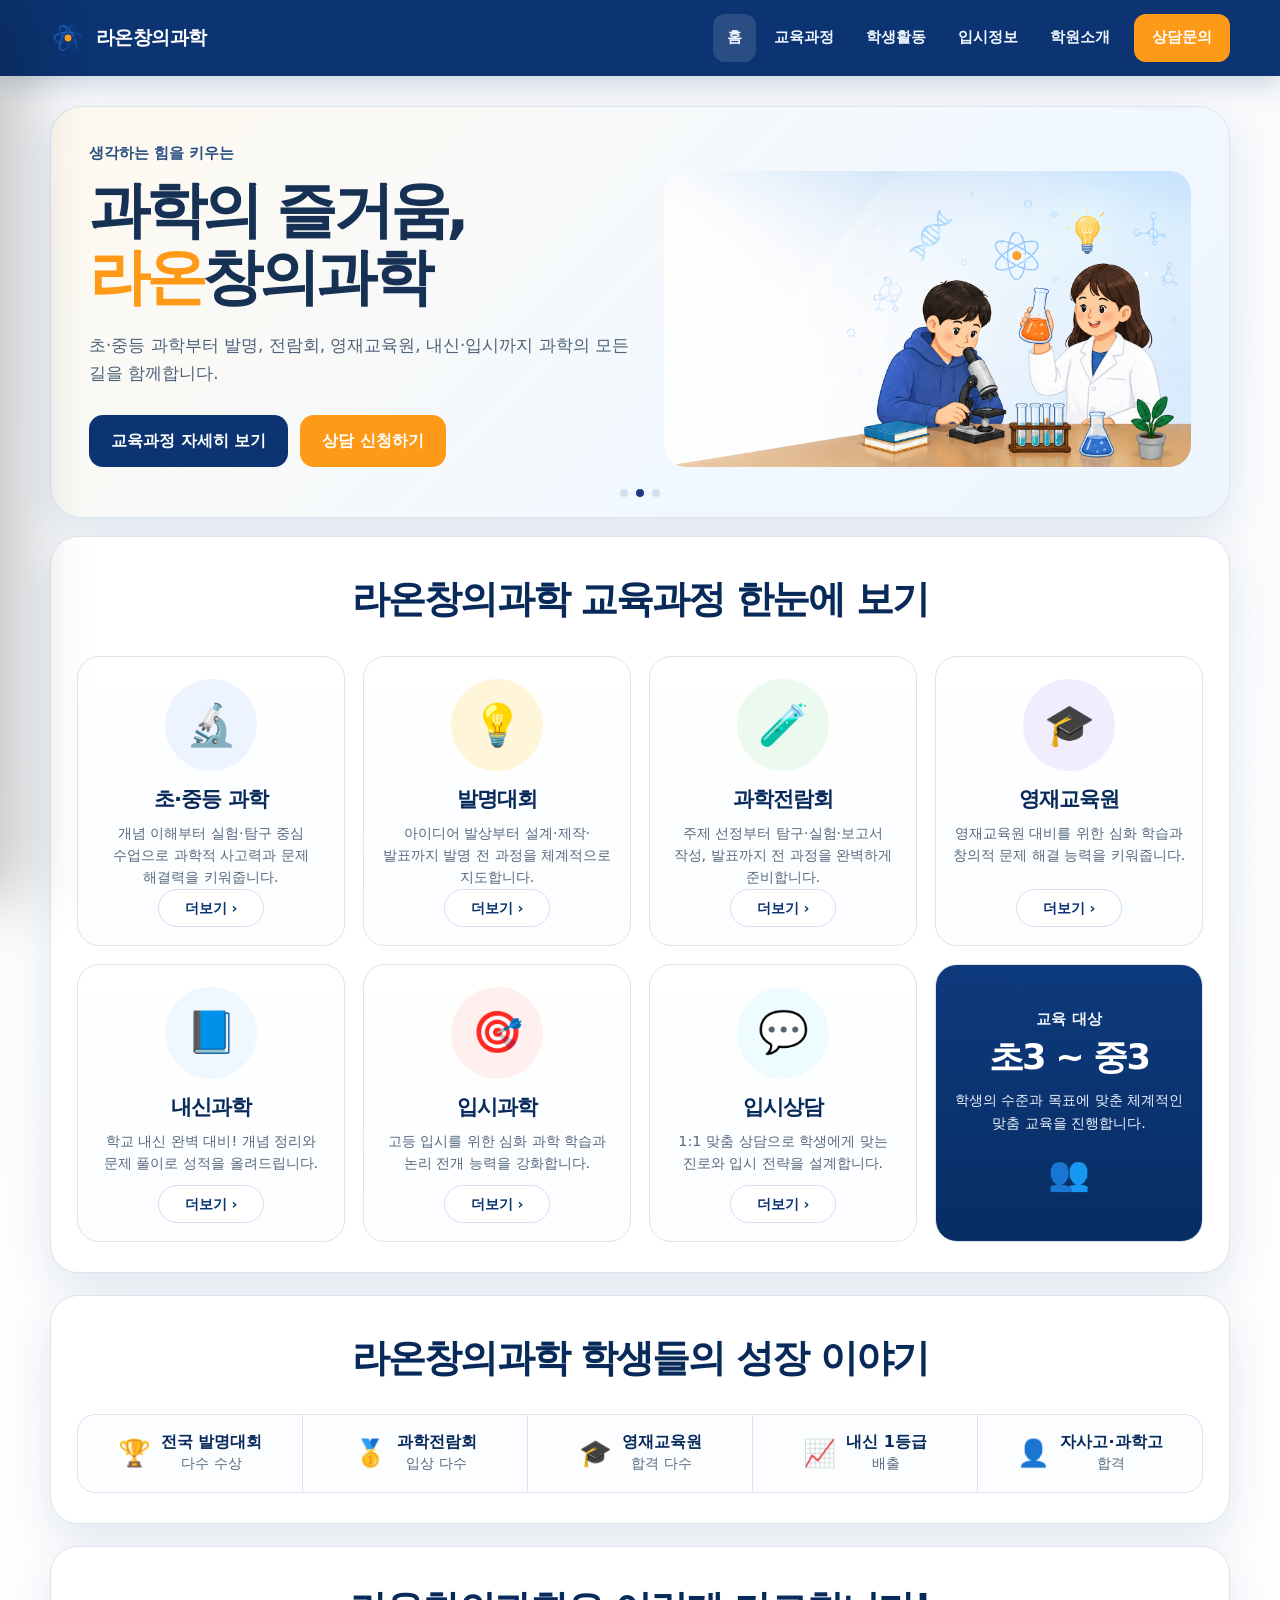
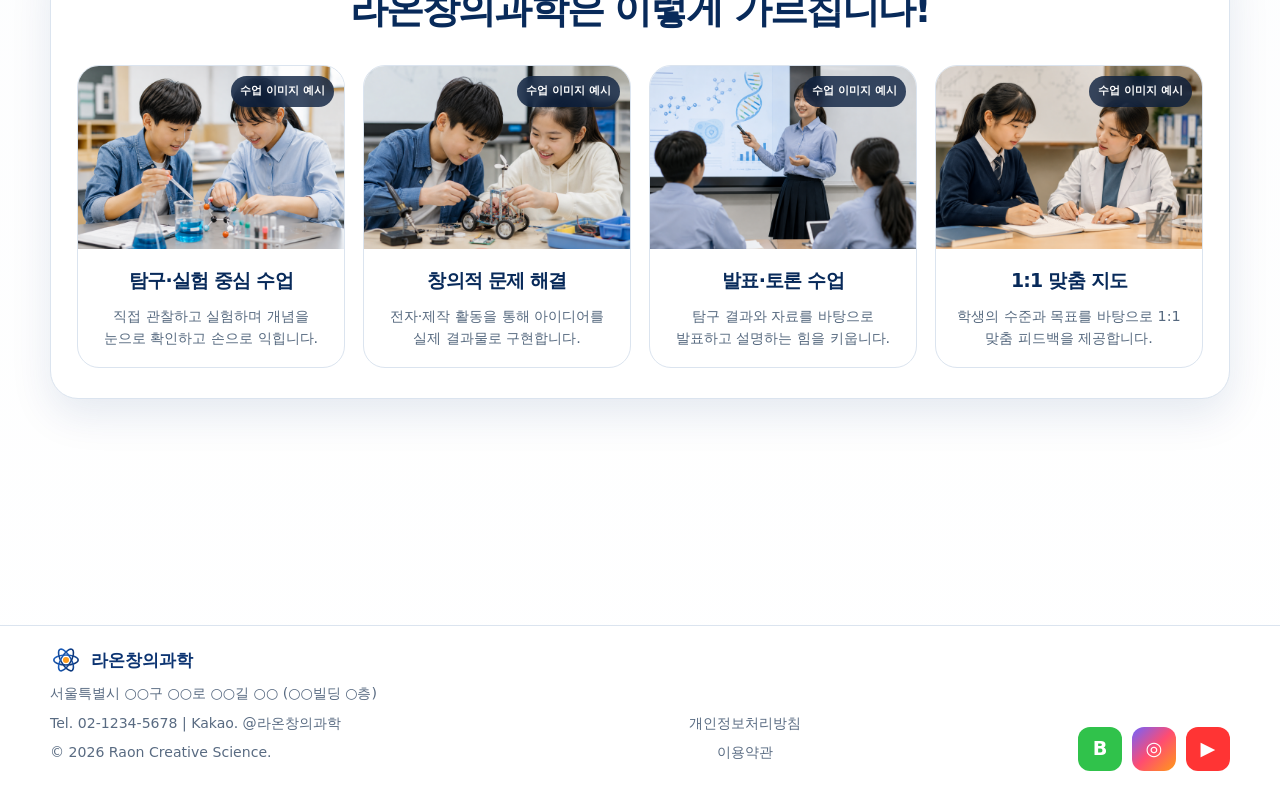
==== academy/index.html @ c75dd123 "Add RAON science academy site" ====
<!doctype html>
<html lang="ko">
<head>
<meta charset="utf-8">
<meta name="viewport" content="width=device-width,initial-scale=1">
<meta name="description" content="라온창의과학 메인 페이지">
<title>라온창의과학 | 메인페이지</title>
<link rel="icon" href="assets/favicon.svg">
<link rel="stylesheet" href="assets/style.css">
<script defer src="assets/script.js"></script>
</head>
<body>
<a class="skip" href="#main">본문 바로가기</a>

<header class="site-header">
  <div class="container header-inner">
    <a class="brand" href="index.html"><img src="assets/logo.svg" alt=""><span>라온창의과학</span></a>
    <nav class="desktop-nav" aria-label="주요 메뉴">
      <a class="active" href="index.html">홈</a>
      <a href="#programs">교육과정</a>
      <a href="achievements.html">학생활동</a>
      <a href="admissions.html">입시정보</a>
      <a href="about.html">학원소개</a>
      <a class="contact-link" href="consulting.html">상담문의</a>
    </nav>
    <button class="menu-btn" aria-label="전체 메뉴 열기" aria-expanded="false"><span></span><span></span><span></span></button>
  </div>
</header>

<div class="drawer-backdrop"></div>
<aside class="mobile-drawer" aria-label="모바일 전체 메뉴">
  <div class="drawer-head">
    <a class="drawer-brand" href="index.html"><img src="assets/logo.svg" alt=""><span>라온창의과학</span></a>
    <button class="close-btn" aria-label="메뉴 닫기">×</button>
  </div>
  <nav class="drawer-nav">
    <a href="index.html">홈</a>
    <a href="#programs">교육과정</a>
    <a href="achievements.html">학생활동</a>
    <a href="admissions.html">입시정보</a>
    <a href="about.html">학원소개</a>
    <div class="drawer-group-title">교육 과정</div>
    <a href="science.html">초·중등 과학</a>
    <a href="invention.html">발명대회</a>
    <a href="fair.html">과학전람회</a>
    <a href="gifted.html">영재교육원</a>
    <a href="school.html">내신과학</a>
    <a href="admissions.html">입시과학</a>
    <a href="consulting.html">입시상담</a>
  </nav>
</aside>

<main id="main">
  <section class="hero">
    <div class="container">
      <div class="hero-shell reveal">
        <div class="hero-grid">
          <div>
            <p class="eyebrow">생각하는 힘을 키우는</p>
            <h1 class="hero-title">과학의 즐거움,<br><span class="orange">라온</span>창의과학</h1>
            <p class="hero-desc">초·중등 과학부터 발명, 전람회, 영재교육원, 내신·입시까지 과학의 모든 길을 함께합니다.</p>
            <div class="hero-actions">
              <a class="btn btn-primary" href="#programs">교육과정 자세히 보기</a>
              <a class="btn btn-orange" href="consulting.html">상담 신청하기</a>
            </div>
          </div>
          <div class="hero-art">
            <img src="assets/hero-detailed.png" alt="현미경과 플라스크를 들고 과학 활동을 하는 학생과 교사의 상세 일러스트">
          </div>
        </div>
        <div class="hero-dots" aria-hidden="true">
          <span></span><span class="active"></span><span></span>
        </div>
      </div>
    </div>
  </section>

  <section class="section" id="programs">
    <div class="container">
      <div class="panel reveal">
        <h2 class="panel-title">라온창의과학 교육과정 한눈에 보기</h2>
        <div class="program-grid">
          <article class="program-card">
            <div class="icon-circle">🔬</div>
            <h3>초·중등 과학</h3>
            <p>개념 이해부터 실험·탐구 중심 수업으로 과학적 사고력과 문제 해결력을 키워줍니다.</p>
            <a class="more-link" href="science.html">더보기 ›</a>
          </article>
          <article class="program-card">
            <div class="icon-circle">💡</div>
            <h3>발명대회</h3>
            <p>아이디어 발상부터 설계·제작·발표까지 발명 전 과정을 체계적으로 지도합니다.</p>
            <a class="more-link" href="invention.html">더보기 ›</a>
          </article>
          <article class="program-card">
            <div class="icon-circle">🧪</div>
            <h3>과학전람회</h3>
            <p>주제 선정부터 탐구·실험·보고서 작성, 발표까지 전 과정을 완벽하게 준비합니다.</p>
            <a class="more-link" href="fair.html">더보기 ›</a>
          </article>
          <article class="program-card">
            <div class="icon-circle">🎓</div>
            <h3>영재교육원</h3>
            <p>영재교육원 대비를 위한 심화 학습과 창의적 문제 해결 능력을 키워줍니다.</p>
            <a class="more-link" href="gifted.html">더보기 ›</a>
          </article>
          <article class="program-card">
            <div class="icon-circle">📘</div>
            <h3>내신과학</h3>
            <p>학교 내신 완벽 대비! 개념 정리와 문제 풀이로 성적을 올려드립니다.</p>
            <a class="more-link" href="school.html">더보기 ›</a>
          </article>
          <article class="program-card">
            <div class="icon-circle">🎯</div>
            <h3>입시과학</h3>
            <p>고등 입시를 위한 심화 과학 학습과 논리 전개 능력을 강화합니다.</p>
            <a class="more-link" href="admissions.html">더보기 ›</a>
          </article>
          <article class="program-card">
            <div class="icon-circle">💬</div>
            <h3>입시상담</h3>
            <p>1:1 맞춤 상담으로 학생에게 맞는 진로와 입시 전략을 설계합니다.</p>
            <a class="more-link" href="consulting.html">더보기 ›</a>
          </article>
          <article class="program-card target-card">
            <div class="target-label">교육 대상</div>
            <div class="target-grade">초3 ~ 중3</div>
            <p>학생의 수준과 목표에 맞춘 체계적인 맞춤 교육을 진행합니다.</p>
            <div class="target-icon">👥</div>
          </article>
        </div>
      </div>

      <div class="panel reveal">
        <h2 class="panel-title">라온창의과학 학생들의 성장 이야기</h2>
        <div class="stat-row">
          <div class="stat-item"><div class="stat-emoji">🏆</div><div class="stat-text"><strong>전국 발명대회</strong><span>다수 수상</span></div></div>
          <div class="stat-item"><div class="stat-emoji">🥇</div><div class="stat-text"><strong>과학전람회</strong><span>입상 다수</span></div></div>
          <div class="stat-item"><div class="stat-emoji">🎓</div><div class="stat-text"><strong>영재교육원</strong><span>합격 다수</span></div></div>
          <div class="stat-item"><div class="stat-emoji">📈</div><div class="stat-text"><strong>내신 1등급</strong><span>배출</span></div></div>
          <div class="stat-item"><div class="stat-emoji">👤</div><div class="stat-text"><strong>자사고·과학고</strong><span>합격</span></div></div>
        </div>
      </div>

      <div class="panel reveal">
        <h2 class="panel-title">라온창의과학은 이렇게 가르칩니다!</h2>
        <div class="teach-grid">
          <article class="teach-card">
            <span class="image-label">수업 이미지 예시</span>
            <img src="assets/teach-real-1.png" alt="탐구와 실험 중심 수업 이미지">
            <div class="teach-body">
              <h3>탐구·실험 중심 수업</h3>
              <p>직접 관찰하고 실험하며 개념을 눈으로 확인하고 손으로 익힙니다.</p>
            </div>
          </article>
          <article class="teach-card">
            <span class="image-label">수업 이미지 예시</span>
            <img src="assets/teach-real-2.png" alt="창의적 문제 해결 이미지">
            <div class="teach-body">
              <h3>창의적 문제 해결</h3>
              <p>전자·제작 활동을 통해 아이디어를 실제 결과물로 구현합니다.</p>
            </div>
          </article>
          <article class="teach-card">
            <span class="image-label">수업 이미지 예시</span>
            <img src="assets/teach-real-3.png" alt="발표와 토론 수업 이미지">
            <div class="teach-body">
              <h3>발표·토론 수업</h3>
              <p>탐구 결과와 자료를 바탕으로 발표하고 설명하는 힘을 키웁니다.</p>
            </div>
          </article>
          <article class="teach-card">
            <span class="image-label">수업 이미지 예시</span>
            <img src="assets/teach-real-4.png" alt="1:1 맞춤 지도 이미지">
            <div class="teach-body">
              <h3>1:1 맞춤 지도</h3>
              <p>학생의 수준과 목표를 바탕으로 1:1 맞춤 피드백을 제공합니다.</p>
            </div>
          </article>
        </div>
      </div>

      <div class="cta-strip reveal">
        <div class="cta-inner">
          <div class="cta-copy">
            <h2>과학이 재미있어지는 곳,<br><span>라온창의과학</span>에서 시작하세요!</h2>
            <p>상담 및 방문 예약은 언제든 환영합니다.</p>
          </div>
          <a class="btn btn-orange" href="consulting.html">상담 문의하기</a>
        </div>
      </div>
    </div>
  </section>
</main>

<footer class="footer">
  <div class="container footer-grid">
    <div>
      <div class="footer-brand"><img src="assets/logo.svg" alt=""><span>라온창의과학</span></div>
      <p>서울특별시 ○○구 ○○로 ○○길 ○○ (○○빌딩 ○층)</p>
      <p>Tel. 02-1234-5678  |  Kakao. @라온창의과학</p>
      <p>© <span data-year></span> Raon Creative Science.</p>
    </div>
    <div class="policy">
      <p>개인정보처리방침</p>
      <p>이용약관</p>
    </div>
    <div class="socials">
      <div class="social blog">B</div>
      <div class="social insta">◎</div>
      <div class="social youtube">▶</div>
    </div>
  </div>
</footer>

<nav class="mobile-bottom" aria-label="모바일 빠른 메뉴">
  <a href="index.html"><span>⌂</span><span>홈</span></a>
  <a href="#programs"><span>▦</span><span>교육과정</span></a>
  <a href="consulting.html"><span>☏</span><span>상담문의</span></a>
  <a href="about.html"><span>◎</span><span>오시는길</span></a>
</nav>
</body>
</html>
---- academy/assets/style.css ----
:root{
  --navy:#0c3472;
  --navy-deep:#082a5a;
  --orange:#ff9a18;
  --orange-deep:#f08b05;
  --sky:#eef6ff;
  --bg:#f7f9fc;
  --line:#dbe4ef;
  --card:#ffffff;
  --text:#173050;
  --muted:#5f7187;
  --shadow:0 16px 42px rgba(12,52,114,.10);
  --radius-xl:28px;
  --radius-lg:22px;
  --radius-md:16px;
  --max:1180px;
}
*{box-sizing:border-box}
html{scroll-behavior:smooth}
body{
  margin:0;
  color:var(--text);
  background:linear-gradient(180deg,#f8fafc 0%,#ffffff 100%);
  font-family:Pretendard,"Noto Sans KR","Apple SD Gothic Neo","Malgun Gothic",system-ui,sans-serif;
  line-height:1.68;
  word-break:keep-all;
}
img{display:block;max-width:100%}
a{text-decoration:none;color:inherit}
button{font:inherit}
.container{width:min(var(--max),calc(100% - 36px));margin:0 auto}
.skip{position:fixed;left:12px;top:-80px;padding:10px 14px;border-radius:8px;background:#000;color:#fff;z-index:9999}
.skip:focus{top:12px}

.site-header{
  position:sticky;top:0;z-index:1000;
  background:var(--navy);
  box-shadow:0 8px 26px rgba(8,41,91,.18);
}
.header-inner{height:76px;display:flex;align-items:center;justify-content:space-between;gap:16px}
.brand{display:flex;align-items:center;gap:10px;color:#fff;font-weight:900;font-size:1.18rem;letter-spacing:-.03em}
.brand img{width:36px;height:36px}
.desktop-nav{display:flex;align-items:center;gap:4px}
.desktop-nav a{
  padding:11px 14px;
  color:#eef5ff;
  border-radius:12px;
  font-size:.94rem;
  font-weight:800;
  transition:.2s ease;
}
.desktop-nav a:hover,.desktop-nav a.active{background:rgba(255,255,255,.12)}
.desktop-nav .contact-link{
  background:var(--orange);
  color:#fff;
  margin-left:6px;
  padding-inline:18px;
}
.desktop-nav .contact-link:hover{background:var(--orange-deep)}
.menu-btn{display:none;width:44px;height:44px;border:0;border-radius:12px;background:rgba(255,255,255,.12);cursor:pointer}
.menu-btn span{display:block;height:2px;margin:5px 9px;background:#fff;border-radius:99px}

.drawer-backdrop{display:none;position:fixed;inset:0;background:rgba(6,18,38,.55);z-index:1090}
.drawer-backdrop.open{display:block}
.mobile-drawer{
  position:fixed;top:0;left:-320px;z-index:1100;width:min(84vw,320px);height:100dvh;overflow:auto;
  background:#fff;box-shadow:28px 0 60px rgba(0,0,0,.2);transition:left .28s ease;padding:22px
}
.mobile-drawer.open{left:0}
.drawer-head{display:flex;align-items:center;justify-content:space-between;padding-bottom:16px;border-bottom:1px solid var(--line)}
.drawer-brand{display:flex;align-items:center;gap:8px;color:var(--navy-deep);font-weight:900}
.drawer-brand img{width:30px;height:30px}
.close-btn{width:36px;height:36px;border:0;border-radius:10px;background:#eef4fb;color:#173050;font-size:1.4rem;cursor:pointer}
.drawer-nav{display:grid;gap:8px;padding-top:18px}
.drawer-nav a,.drawer-group-title{padding:11px 10px;border-radius:12px}
.drawer-nav a:hover{background:#f5f8fc}
.drawer-group-title{color:var(--navy);font-size:.78rem;font-weight:900;letter-spacing:.1em;text-transform:uppercase}

.hero{padding:30px 0 18px}
.hero-shell{
  border:1px solid var(--line);
  border-radius:32px;
  overflow:hidden;
  background:linear-gradient(135deg,#fff9ef 0%,#f4f9ff 58%,#eef6ff 100%);
  box-shadow:var(--shadow);
}
.hero-grid{
  display:grid;
  grid-template-columns:1.02fr .98fr;
  gap:26px;
  align-items:center;
  padding:42px 44px 28px;
}
.eyebrow{margin:0 0 10px;color:#264b7e;font-size:.92rem;font-weight:900}
.hero-title{
  margin:0;
  color:#163154;
  font-size:clamp(2.8rem,4.8vw,4.8rem);
  line-height:1.1;
  letter-spacing:-.07em;
}
.hero-title .orange{color:var(--orange)}
.hero-desc{
  max-width:540px;
  margin:20px 0 0;
  color:#4e6279;
  font-size:1.05rem;
}
.hero-actions{display:flex;flex-wrap:wrap;gap:12px;margin-top:28px}
.btn{
  min-height:52px;
  display:inline-flex;
  align-items:center;
  justify-content:center;
  padding:0 22px;
  border-radius:14px;
  font-weight:900;
  transition:.2s ease;
}
.btn-primary{background:var(--navy);color:#fff}
.btn-primary:hover{background:#0a2c63}
.btn-orange{background:var(--orange);color:#fff}
.btn-orange:hover{background:var(--orange-deep)}
.hero-art{align-self:end}
.hero-art img{width:100%}
.hero-dots{
  display:flex;justify-content:center;gap:8px;padding:0 0 20px
}
.hero-dots span{
  width:8px;height:8px;border-radius:50%;background:#d3dfef
}
.hero-dots span.active{background:#173b7c}

.section{padding:0 0 18px}
.panel{
  border:1px solid var(--line);
  border-radius:28px;
  background:#fff;
  box-shadow:var(--shadow);
  padding:30px 26px;
}
.panel + .panel{margin-top:22px}
.panel-title{
  margin:0 0 24px;
  text-align:center;
  color:var(--navy-deep);
  font-size:clamp(1.75rem,3vw,2.5rem);
  letter-spacing:-.05em;
}
.program-grid{display:grid;grid-template-columns:repeat(4,1fr);gap:18px}
.program-card{
  min-height:278px;
  border:1px solid var(--line);
  border-radius:22px;
  background:linear-gradient(180deg,#ffffff 0%,#fbfdff 100%);
  padding:22px 16px 18px;
  text-align:center;
  display:flex;
  flex-direction:column;
  align-items:center;
}
.icon-circle{
  width:92px;height:92px;border-radius:50%;
  display:grid;place-items:center;margin-bottom:16px;
  font-size:2.55rem;
}
.program-card:nth-child(1) .icon-circle{background:#edf4ff}
.program-card:nth-child(2) .icon-circle{background:#fff5d9}
.program-card:nth-child(3) .icon-circle{background:#ebf9ee}
.program-card:nth-child(4) .icon-circle{background:#f2ecff}
.program-card:nth-child(5) .icon-circle{background:#eff7ff}
.program-card:nth-child(6) .icon-circle{background:#fff0ef}
.program-card:nth-child(7) .icon-circle{background:#eefbff}
.program-card h3{
  margin:0 0 10px;
  color:var(--navy-deep);
  font-size:1.32rem;
  line-height:1.18;
  letter-spacing:-.04em;
}
.program-card p{
  margin:0;
  color:#56697f;
  font-size:.9rem;
  line-height:1.55;
}
.more-link{
  margin-top:auto;
  display:inline-flex;align-items:center;justify-content:center;
  min-width:106px;height:38px;border-radius:999px;
  border:1px solid #d4e0ee;background:#fff;
  color:var(--navy);font-size:.9rem;font-weight:800;
}
.more-link:hover{background:#f4f8fd}
.target-card{
  background:linear-gradient(180deg,#0d3a7d 0%,#082d63 100%);
  color:#fff;
  justify-content:center;
}
.target-label{font-size:.94rem;font-weight:800;opacity:.95}
.target-grade{margin:6px 0 12px;font-size:2.2rem;font-weight:900;letter-spacing:-.05em;line-height:1.1}
.target-card p{color:#eef4ff}
.target-icon{font-size:2.1rem;margin-top:12px}

.stat-row{
  display:grid;grid-template-columns:repeat(5,1fr);
  border:1px solid var(--line);border-radius:18px;overflow:hidden;background:var(--line);gap:1px
}
.stat-item{
  background:#fbfdff;
  padding:16px 12px;
  display:flex;align-items:center;justify-content:center;gap:10px;
  text-align:center;
}
.stat-emoji{font-size:1.65rem}
.stat-text strong{display:block;color:var(--navy-deep);font-size:1rem;line-height:1.28}
.stat-text span{display:block;color:#56697f;font-size:.85rem}

.teach-grid{display:grid;grid-template-columns:repeat(4,1fr);gap:18px}
.teach-card{
  border:1px solid var(--line);
  border-radius:22px;
  overflow:hidden;
  background:#fff;
}
.teach-card img{aspect-ratio:4/2.6;object-fit:cover;width:100%}
.teach-body{padding:16px 14px 18px;text-align:center}
.teach-body h3{margin:0 0 8px;color:var(--navy-deep);font-size:1.18rem;letter-spacing:-.04em}
.teach-body p{margin:0;color:#56697f;font-size:.9rem;line-height:1.55}

.cta-strip{
  border:1px solid #0b2f67;
  border-radius:28px;
  overflow:hidden;
  background:linear-gradient(135deg,#0d3472,#08295b);
  box-shadow:var(--shadow);
}
.cta-inner{
  display:flex;align-items:center;justify-content:space-between;gap:24px;
  padding:28px 30px;
}
.cta-copy h2{
  margin:0;
  color:#fff;
  font-size:clamp(1.7rem,3vw,2.6rem);
  line-height:1.18;
  letter-spacing:-.05em;
}
.cta-copy h2 span{color:#ffc246}
.cta-copy p{margin:10px 0 0;color:rgba(255,255,255,.78)}

.footer{
  margin-top:22px;
  border-top:1px solid var(--line);
  background:#fff;
}
.footer-grid{
  display:grid;grid-template-columns:1.25fr 1fr .7fr;gap:26px;align-items:end;
  padding:18px 0 28px;
}
.footer-brand{display:flex;align-items:center;gap:9px;color:var(--navy);font-size:1.06rem;font-weight:900}
.footer-brand img{width:32px;height:32px}
.footer p{margin:6px 0;color:#596b82;font-size:.88rem}
.policy{text-align:center}
.socials{display:flex;gap:10px;justify-content:flex-end}
.social{
  width:44px;height:44px;border-radius:12px;display:grid;place-items:center;color:#fff;font-size:1.2rem;font-weight:900
}
.social.blog{background:#30c24b}
.social.insta{background:linear-gradient(135deg,#6f63ff,#ff4c71,#ff9a18)}
.social.youtube{background:#ff3434}

.mobile-bottom{display:none}

.reveal{opacity:0;transform:translateY(16px);transition:.65s ease}
.reveal.show{opacity:1;transform:none}

/* sub pages */
.sub-hero{padding:28px 0 18px}
.sub-card{
  border:1px solid var(--line);border-radius:28px;overflow:hidden;box-shadow:var(--shadow);
  background:linear-gradient(135deg,#eef6ff 0%,#fff8eb 100%)
}
.sub-hero-grid{
  display:grid;grid-template-columns:1.05fr .95fr;gap:28px;align-items:center;padding:34px
}
.sub-hero h1{margin:0;color:var(--navy-deep);font-size:clamp(2.2rem,4vw,3.8rem);line-height:1.15;letter-spacing:-.06em}
.sub-hero p{color:#56697f;font-size:1.02rem}
.sub-visual{
  min-height:260px;border:1px solid var(--line);border-radius:24px;background:#fff;
  display:grid;place-items:center
}
.big-icon{font-size:7rem}
.section-head{text-align:center;max-width:860px;margin:0 auto 22px}
.section-head h2{margin:0;color:var(--navy-deep);font-size:clamp(1.75rem,3vw,2.5rem);letter-spacing:-.05em}
.section-head p{margin:14px 0 0;color:#5d7087}
.detail-grid{display:grid;grid-template-columns:1fr 1fr;gap:18px}
.detail-card{
  border:1px solid var(--line);border-radius:22px;background:#fff;box-shadow:var(--shadow);padding:22px
}
.detail-card h3{margin:0 0 12px;color:var(--navy-deep)}
.detail-card p,.detail-card li{color:#586b81}
.detail-card ul{margin:0;padding-left:18px}
.detail-card li+li{margin-top:8px}
.timeline{display:grid;grid-template-columns:repeat(4,1fr);gap:18px}
.step{
  border:1px solid var(--line);border-radius:22px;background:#fff;box-shadow:var(--shadow);
  padding:22px;text-align:center
}
.step b{
  display:grid;place-items:center;width:54px;height:54px;margin:0 auto 12px;border-radius:50%;
  background:#edf4ff;color:var(--navy);font-size:1.2rem
}
.step h3{margin:0 0 8px;color:var(--navy-deep)}
.step p{margin:0;color:#5c6f86;font-size:.92rem}
.faq{display:grid;gap:14px}
.faq details{
  border:1px solid var(--line);border-radius:16px;background:#fff;padding:16px 18px
}
.faq summary{cursor:pointer;font-weight:900;color:var(--navy-deep)}
.faq p{margin:12px 0 0;color:#5c6f86}

@media (max-width:1080px){
  .program-grid{grid-template-columns:repeat(2,1fr)}
  .teach-grid{grid-template-columns:repeat(2,1fr)}
  .stat-row{grid-template-columns:repeat(3,1fr)}
  .timeline{grid-template-columns:repeat(2,1fr)}
}
@media (max-width:920px){
  .desktop-nav{display:none}
  .menu-btn{display:block}
  .hero-grid,.sub-hero-grid{grid-template-columns:1fr}
  .hero-grid{padding:32px 26px 22px}
}
@media (max-width:720px){
  body{padding-bottom:72px}
  .container{width:min(100% - 22px,var(--max))}
  .header-inner{height:66px}
  .brand{font-size:1.03rem}
  .hero{padding-top:14px}
  .hero-shell,.panel,.cta-strip,.sub-card{border-radius:24px}
  .hero-grid{padding:20px 16px 16px;gap:16px}
  .hero-title{font-size:clamp(2.05rem,10vw,3.2rem)}
  .hero-desc{font-size:.95rem;margin-top:16px}
  .hero-actions{display:grid;grid-template-columns:1fr 1fr;gap:10px}
  .btn{width:100%;min-height:48px;padding-inline:14px}
  .hero-dots{padding-bottom:14px}
  .panel{padding:22px 14px}
  .panel-title{font-size:1.45rem;margin-bottom:16px}
  .program-grid,.detail-grid,.timeline,.teach-grid{grid-template-columns:1fr}
  .program-card{
    min-height:auto;
    display:grid;
    grid-template-columns:58px 1fr auto;
    grid-template-areas:
      "icon title more"
      "icon desc more";
    gap:4px 12px;
    align-items:center;
    text-align:left;
    padding:14px 14px;
  }
  .program-card .icon-circle{
    grid-area:icon;width:58px;height:58px;margin:0;font-size:1.6rem
  }
  .program-card h3{
    grid-area:title;margin:0;font-size:1.06rem
  }
  .program-card p{
    grid-area:desc;font-size:.83rem;line-height:1.45;margin-top:2px;
    display:none;
  }
  .program-card .more-link{
    grid-area:more;min-width:78px;height:32px;font-size:.8rem;margin:0
  }
  .target-card{
    display:block;text-align:left;padding:18px 16px
  }
  .target-card .target-grade{font-size:1.9rem}
  .target-card .target-icon{margin-top:6px}
  .stat-row{grid-template-columns:1fr 1fr}
  .stat-item{justify-content:flex-start;text-align:left;padding:14px}
  .cta-inner{display:grid;padding:22px 18px}
  .footer-grid{grid-template-columns:1fr;gap:18px;padding:18px 0 22px}
  .policy{text-align:left}
  .socials{justify-content:flex-start}
  .sub-hero-grid{padding:24px 16px}
  .mobile-bottom{
    position:fixed;left:0;right:0;bottom:0;height:72px;background:#fff;border-top:1px solid var(--line);display:grid;
    grid-template-columns:repeat(4,1fr);z-index:1050
  }
  .mobile-bottom a{
    display:grid;place-items:center;align-content:center;gap:4px;
    color:#475b74;font-size:.74rem;font-weight:800
  }
  .mobile-bottom span:first-child{font-size:1.18rem}
}
@media (max-width:520px){
  .hero-actions{grid-template-columns:1fr}
  .stat-row{grid-template-columns:1fr}
}
@media (prefers-reduced-motion:reduce){
  html{scroll-behavior:auto}
  .reveal{opacity:1;transform:none;transition:none}
}


/* v4 refinements */
.hero-shell{
  background:linear-gradient(135deg,#fffaf0 0%,#f2f8ff 60%,#edf5ff 100%);
}
.hero-grid{
  padding:34px 38px 22px;
}
.hero-art{
  border-radius:22px;
  overflow:hidden;
}
.hero-art img{
  border-radius:18px;
}
.teach-card img{
  aspect-ratio: 4/2.75;
  object-fit: cover;
}
@media (max-width:720px){
  .hero-art img{
    border-radius:16px;
  }
}


/* ===== v5 unified image-rich subpages ===== */
.image-frame{
  position:relative;
  overflow:hidden;
  border-radius:22px;
  background:#eaf1f8;
}
.image-frame img{
  width:100%;
  height:100%;
  object-fit:cover;
}
.image-label{
  position:absolute;
  right:12px;
  bottom:12px;
  z-index:2;
  padding:6px 9px;
  border-radius:999px;
  background:rgba(7,28,60,.78);
  color:#fff;
  font-size:.7rem;
  font-weight:800;
  backdrop-filter:blur(6px);
}
.sub-hero{
  padding:28px 0 18px;
}
.sub-card{
  overflow:hidden;
  border:1px solid var(--line);
  border-radius:30px;
  background:linear-gradient(135deg,#eef6ff 0%,#fff9ee 100%);
  box-shadow:var(--shadow);
}
.sub-hero-grid{
  display:grid;
  grid-template-columns:1fr 1fr;
  align-items:stretch;
  gap:0;
  padding:0;
}
.sub-copy{
  display:flex;
  flex-direction:column;
  justify-content:center;
  padding:48px 44px;
}
.sub-copy .eyebrow{
  color:var(--blue);
}
.sub-copy h1{
  margin:0;
  color:var(--navy-deep);
  font-size:clamp(2.45rem,4.4vw,4.2rem);
  line-height:1.14;
  letter-spacing:-.065em;
}
.sub-copy p{
  margin:20px 0 0;
  color:#53677e;
  font-size:1.05rem;
}
.sub-copy .hero-actions{
  margin-top:26px;
}
.sub-photo{
  min-height:420px;
  border-radius:0;
}
.sub-photo img{
  object-position:center;
}
.quick-facts{
  display:grid;
  grid-template-columns:repeat(3,1fr);
  gap:14px;
  margin-top:18px;
}
.quick-fact{
  display:flex;
  align-items:center;
  gap:13px;
  padding:18px 20px;
  border:1px solid var(--line);
  border-radius:18px;
  background:#fff;
  box-shadow:0 10px 26px rgba(12,52,114,.06);
}
.quick-fact span{
  width:46px;
  height:46px;
  flex:0 0 46px;
  display:grid;
  place-items:center;
  border-radius:15px;
  background:#edf5ff;
  font-size:1.45rem;
}
.quick-fact strong{
  display:block;
  color:var(--navy-deep);
  line-height:1.25;
}
.quick-fact small{
  display:block;
  margin-top:4px;
  color:var(--muted);
}
.detail-panel{
  padding:32px 28px;
  border:1px solid var(--line);
  border-radius:28px;
  background:#fff;
  box-shadow:var(--shadow);
}
.detail-grid{
  display:grid;
  grid-template-columns:1fr 1fr;
  gap:18px;
}
.detail-card{
  box-shadow:none;
  background:linear-gradient(180deg,#fff 0%,#fbfdff 100%);
}
.detail-card .card-icon{
  width:54px;
  height:54px;
  display:grid;
  place-items:center;
  margin-bottom:14px;
  border-radius:17px;
  background:#edf5ff;
  font-size:1.65rem;
}
.photo-section{
  padding:0 0 18px;
}
.photo-panel{
  padding:28px;
  border:1px solid var(--line);
  border-radius:28px;
  background:#fff;
  box-shadow:var(--shadow);
}
.photo-grid{
  display:grid;
  grid-template-columns:1.15fr .85fr;
  gap:18px;
}
.photo-large{
  min-height:430px;
}
.photo-stack{
  display:grid;
  grid-template-rows:1fr 1fr;
  gap:18px;
}
.photo-small{
  min-height:206px;
}
.photo-caption{
  position:absolute;
  left:0;
  right:0;
  bottom:0;
  padding:48px 18px 16px;
  color:#fff;
  background:linear-gradient(180deg,transparent,rgba(5,21,49,.88));
}
.photo-caption strong{
  display:block;
  font-size:1.2rem;
}
.photo-caption span{
  display:block;
  margin-top:4px;
  color:rgba(255,255,255,.82);
  font-size:.86rem;
}
.process-panel{
  padding:30px 28px;
  border:1px solid var(--line);
  border-radius:28px;
  background:linear-gradient(180deg,#f6f9fd,#fff);
  box-shadow:var(--shadow);
}
.faq-panel{
  padding:28px;
  border:1px solid var(--line);
  border-radius:28px;
  background:#fff;
  box-shadow:var(--shadow);
}
.about-photo-grid{
  display:grid;
  grid-template-columns:1fr 1fr;
  gap:18px;
  margin-top:18px;
}
.about-photo-grid .image-frame{
  min-height:360px;
}
.achievement-grid{
  display:grid;
  grid-template-columns:repeat(2,1fr);
  gap:18px;
}
.achievement-card{
  overflow:hidden;
  border:1px solid var(--line);
  border-radius:24px;
  background:#fff;
  box-shadow:var(--shadow);
}
.achievement-card .image-frame{
  min-height:260px;
  border-radius:0;
}
.achievement-body{
  padding:22px;
}
.achievement-body h3{
  margin:0 0 8px;
  color:var(--navy-deep);
}
.achievement-body p{
  margin:0;
  color:var(--muted);
}
.teach-card{
  position:relative;
}
.teach-card .image-label{
  right:10px;
  bottom:auto;
  top:10px;
}

@media(max-width:920px){
  .sub-hero-grid{
    grid-template-columns:1fr;
  }
  .sub-copy{
    padding:36px 30px;
  }
  .sub-photo{
    min-height:360px;
  }
  .photo-grid{
    grid-template-columns:1fr;
  }
  .photo-stack{
    grid-template-columns:1fr 1fr;
    grid-template-rows:none;
  }
  .quick-facts{
    grid-template-columns:1fr;
  }
}
@media(max-width:720px){
  .sub-hero{
    padding-top:14px;
  }
  .sub-card{
    border-radius:24px;
  }
  .sub-copy{
    padding:26px 18px;
  }
  .sub-copy h1{
    font-size:2.35rem;
  }
  .sub-photo{
    min-height:290px;
  }
  .quick-fact{
    padding:14px;
  }
  .detail-panel,.photo-panel,.process-panel,.faq-panel{
    padding:20px 14px;
    border-radius:24px;
  }
  .detail-grid,.achievement-grid,.about-photo-grid{
    grid-template-columns:1fr;
  }
  .photo-stack{
    grid-template-columns:1fr;
  }
  .photo-large{
    min-height:300px;
  }
  .photo-small,.about-photo-grid .image-frame{
    min-height:260px;
  }
}
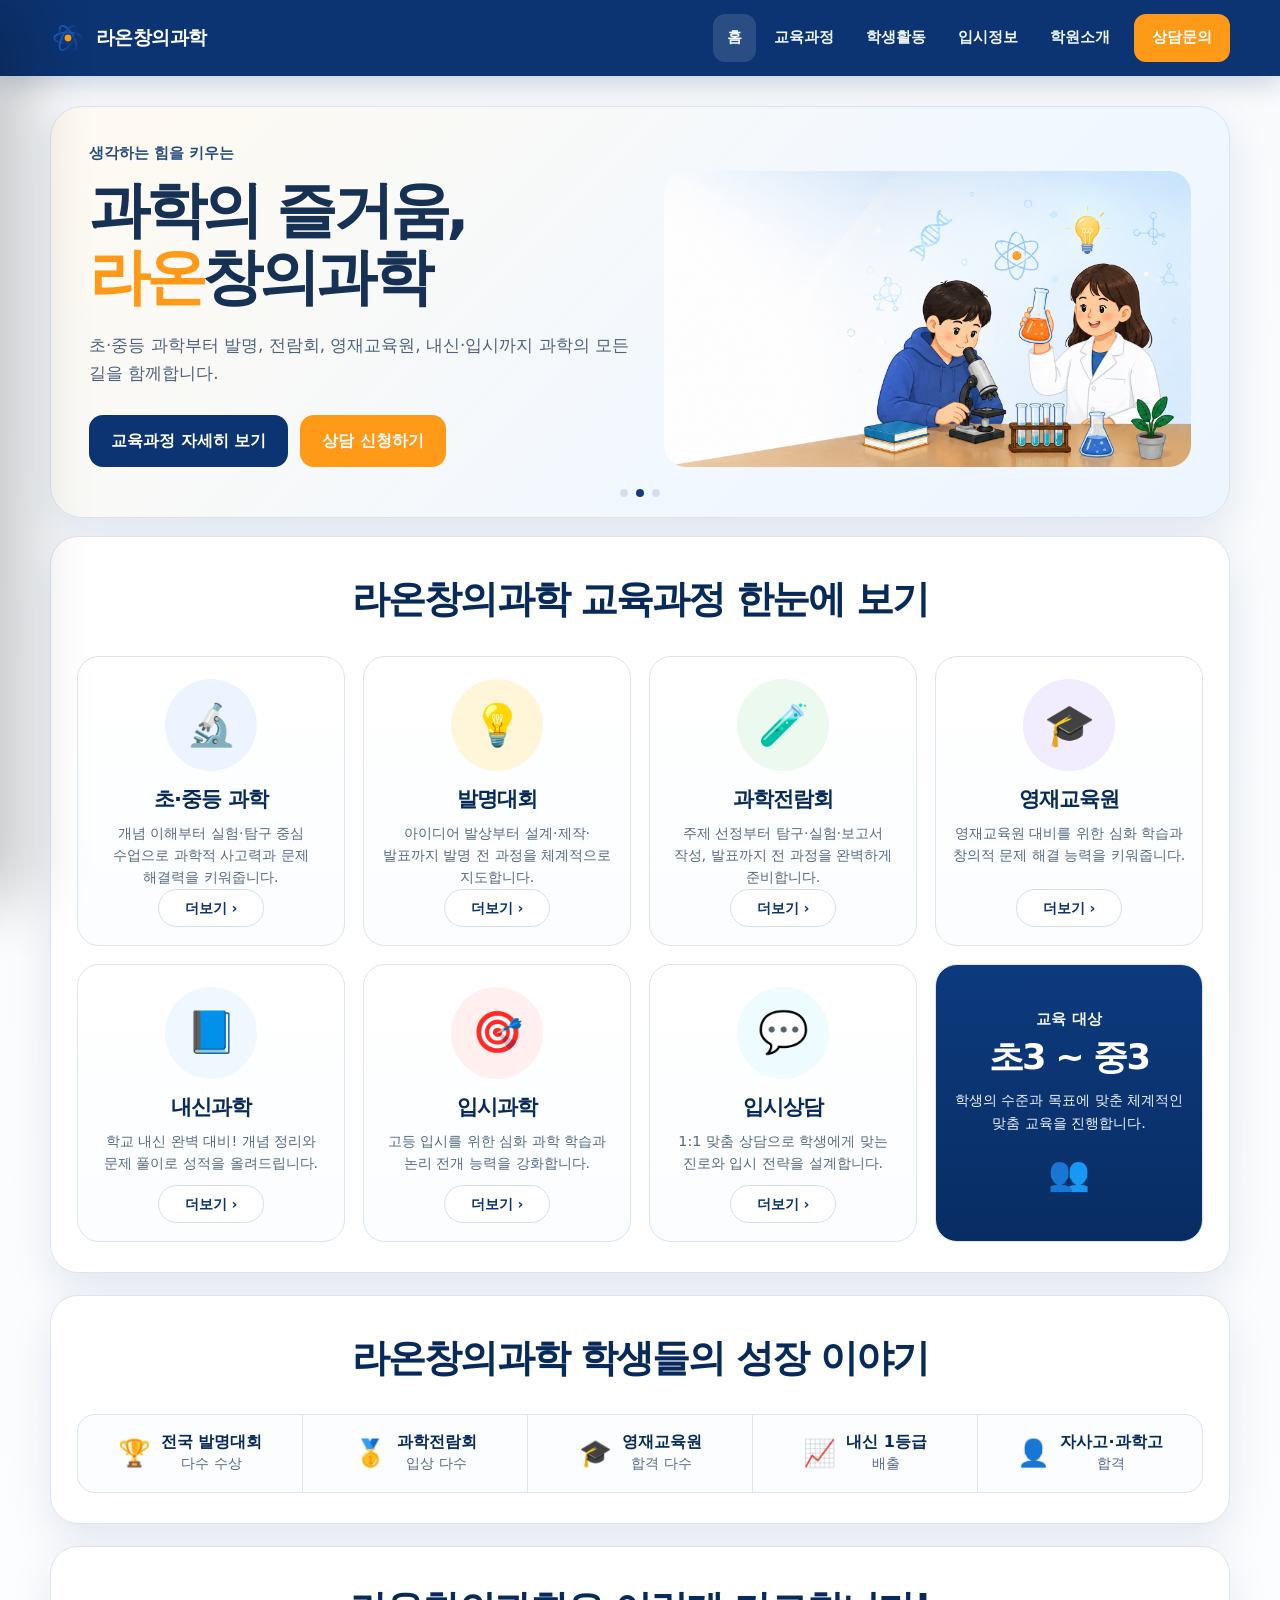
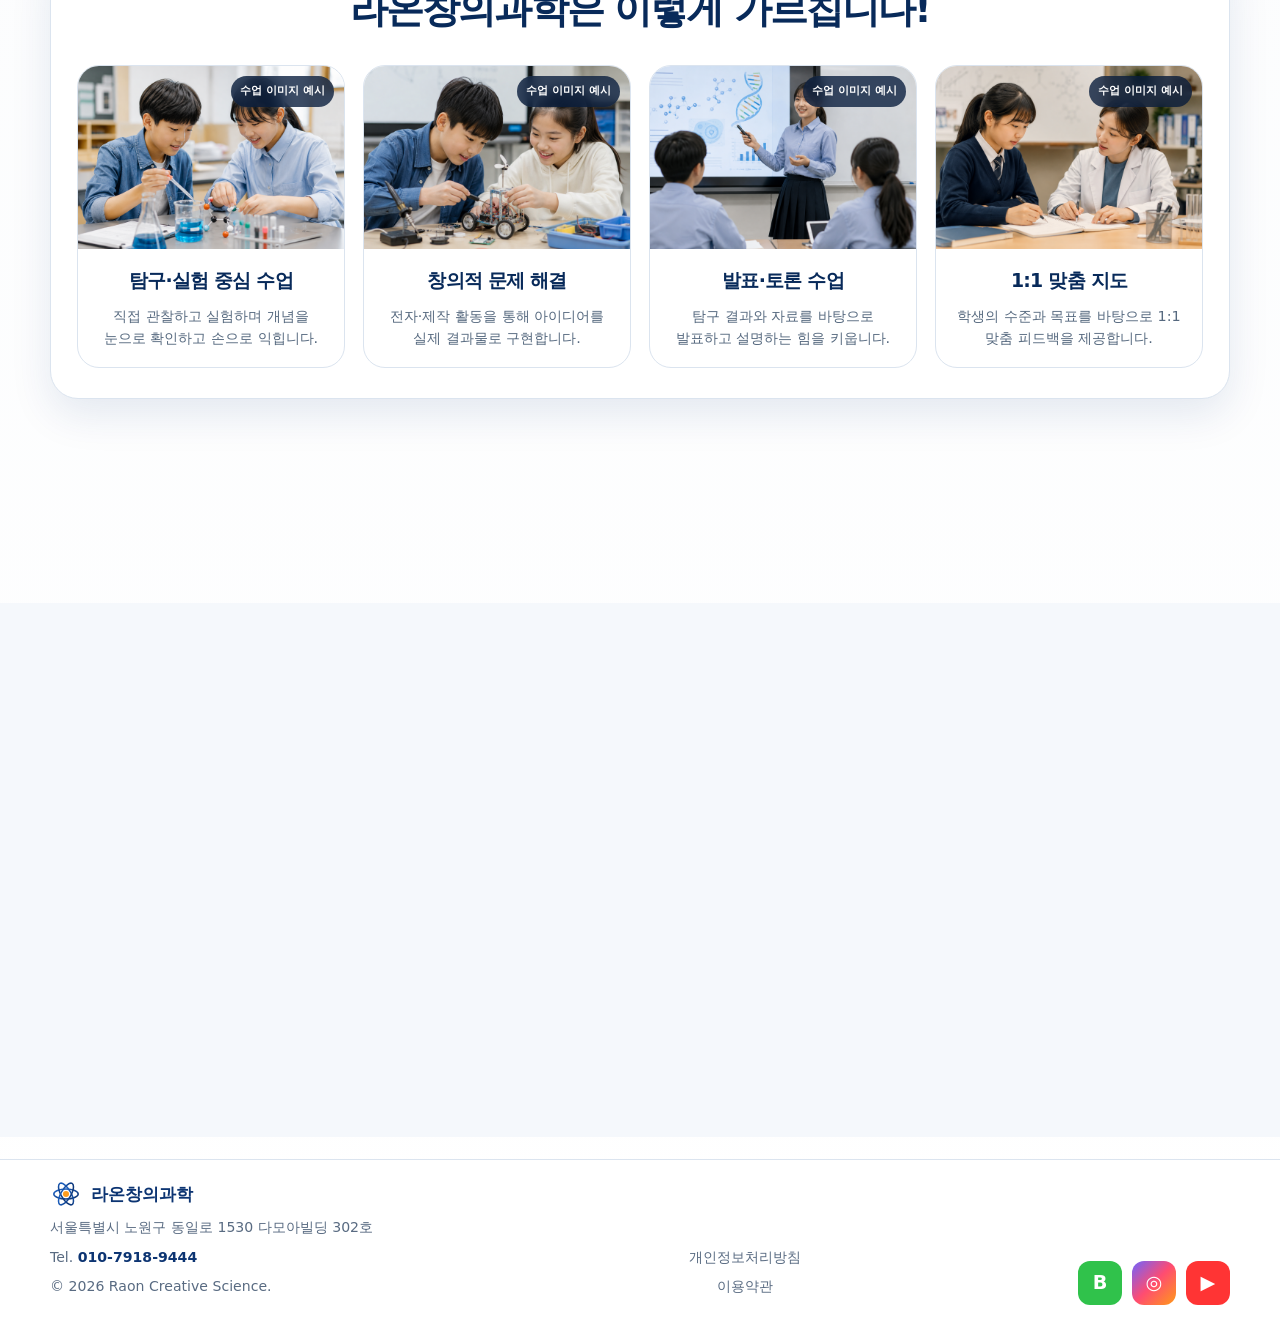
==== commit 428594fa: "Update RAON science academy site to v6" ====
--- a/academy/index.html
+++ b/academy/index.html
@@ -193,12 +193,51 @@
   </section>
 </main>
 
+
+<section class="location-section" id="location">
+  <div class="container">
+    <div class="location-card reveal">
+      <div class="location-info">
+        <p class="section-kicker">LOCATION</p>
+        <h2>라온창의과학<br>오시는 길</h2>
+        <div class="contact-list">
+          <div class="contact-row">
+            <div class="contact-icon">📍</div>
+            <div><strong>주소</strong><span>서울특별시 노원구 동일로 1530 다모아빌딩 302호</span></div>
+          </div>
+          <div class="contact-row">
+            <div class="contact-icon">🚇</div>
+            <div><strong>교통 안내</strong><span>지하철 7호선 마들역 3번 출구 바로 앞</span></div>
+          </div>
+          <div class="contact-row">
+            <div class="contact-icon">☎</div>
+            <div><strong>전화 상담</strong><a href="tel:01079189444">010-7918-9444</a></div>
+          </div>
+        </div>
+        <div class="location-actions">
+          <a class="btn btn-naver" href="https://map.naver.com/p/search/%EC%84%9C%EC%9A%B8%ED%8A%B9%EB%B3%84%EC%8B%9C%20%EB%85%B8%EC%9B%90%EA%B5%AC%20%EB%8F%99%EC%9D%BC%EB%A1%9C%201530%20%EB%8B%A4%EB%AA%A8%EC%95%84%EB%B9%8C%EB%94%A9%20302%ED%98%B8" target="_blank" rel="noopener noreferrer">네이버 지도에서 보기</a>
+          <a class="btn btn-primary" href="tel:01079189444">전화 상담하기</a>
+        </div>
+      </div>
+      <div class="map-wrap">
+        <iframe
+          title="라온창의과학 위치 지도"
+          src="https://www.openstreetmap.org/export/embed.html?bbox=127.05480999999999%2C37.662839999999996%2C127.06121%2C37.66724&layer=mapnik&marker=37.66504%2C127.05801"
+          loading="lazy"
+          referrerpolicy="no-referrer-when-downgrade">
+        </iframe>
+        <span class="map-badge">지도에서 위치 확인</span>
+      </div>
+    </div>
+  </div>
+</section>
+
 <footer class="footer">
   <div class="container footer-grid">
     <div>
       <div class="footer-brand"><img src="assets/logo.svg" alt=""><span>라온창의과학</span></div>
-      <p>서울특별시 ○○구 ○○로 ○○길 ○○ (○○빌딩 ○층)</p>
-      <p>Tel. 02-1234-5678  |  Kakao. @라온창의과학</p>
+      <p>서울특별시 노원구 동일로 1530 다모아빌딩 302호</p>
+      <p>Tel. <a class="contact-link-text" href="tel:01079189444">010-7918-9444</a></p>
       <p>© <span data-year></span> Raon Creative Science.</p>
     </div>
     <div class="policy">
@@ -216,8 +255,8 @@
 <nav class="mobile-bottom" aria-label="모바일 빠른 메뉴">
   <a href="index.html"><span>⌂</span><span>홈</span></a>
   <a href="#programs"><span>▦</span><span>교육과정</span></a>
-  <a href="consulting.html"><span>☏</span><span>상담문의</span></a>
-  <a href="about.html"><span>◎</span><span>오시는길</span></a>
+  <a href="tel:01079189444"><span>☏</span><span>전화하기</span></a>
+  <a href="index.html#location"><span>◎</span><span>오시는길</span></a>
 </nav>
 </body>
 </html>
--- a/academy/assets/style.css
+++ b/academy/assets/style.css
@@ -727,3 +727,116 @@
     min-height:260px;
   }
 }
+
+
+/* ===== v6 contact & location ===== */
+.location-section{
+  padding:22px 0;
+  background:#f5f8fc;
+}
+.location-card{
+  overflow:hidden;
+  display:grid;
+  grid-template-columns:.8fr 1.2fr;
+  border:1px solid var(--line);
+  border-radius:28px;
+  background:#fff;
+  box-shadow:var(--shadow);
+}
+.location-info{
+  display:flex;
+  flex-direction:column;
+  justify-content:center;
+  padding:34px 30px;
+}
+.location-info .section-kicker{margin-bottom:8px}
+.location-info h2{
+  margin:0;
+  color:var(--navy-deep);
+  font-size:clamp(1.8rem,3vw,2.7rem);
+  line-height:1.2;
+  letter-spacing:-.05em;
+}
+.contact-list{
+  display:grid;
+  gap:13px;
+  margin-top:24px;
+}
+.contact-row{
+  display:flex;
+  align-items:flex-start;
+  gap:13px;
+}
+.contact-row .contact-icon{
+  width:42px;
+  height:42px;
+  flex:0 0 42px;
+  display:grid;
+  place-items:center;
+  border-radius:14px;
+  background:#edf5ff;
+  font-size:1.25rem;
+}
+.contact-row strong{
+  display:block;
+  color:var(--navy-deep);
+}
+.contact-row a,
+.contact-row span{
+  display:block;
+  color:#52667e;
+  font-size:.95rem;
+}
+.location-actions{
+  display:flex;
+  flex-wrap:wrap;
+  gap:10px;
+  margin-top:24px;
+}
+.location-actions .btn{min-height:46px}
+.btn-naver{
+  background:#03c75a;
+  color:#fff;
+}
+.btn-naver:hover{background:#02ad4e}
+.map-wrap{
+  position:relative;
+  min-height:430px;
+  background:#eaf0f6;
+}
+.map-wrap iframe{
+  width:100%;
+  height:100%;
+  min-height:430px;
+  border:0;
+}
+.map-badge{
+  position:absolute;
+  right:12px;
+  bottom:12px;
+  z-index:3;
+  padding:7px 10px;
+  border-radius:999px;
+  background:rgba(8,42,90,.82);
+  color:#fff;
+  font-size:.72rem;
+  font-weight:800;
+  backdrop-filter:blur(6px);
+}
+.footer a{color:inherit}
+.footer .contact-link-text{
+  color:var(--navy);
+  font-weight:800;
+}
+@media(max-width:860px){
+  .location-card{grid-template-columns:1fr}
+  .map-wrap,.map-wrap iframe{min-height:360px}
+}
+@media(max-width:720px){
+  .location-section{padding:14px 0}
+  .location-card{border-radius:24px}
+  .location-info{padding:24px 18px}
+  .location-actions{display:grid}
+  .location-actions .btn{width:100%}
+  .map-wrap,.map-wrap iframe{min-height:310px}
+}
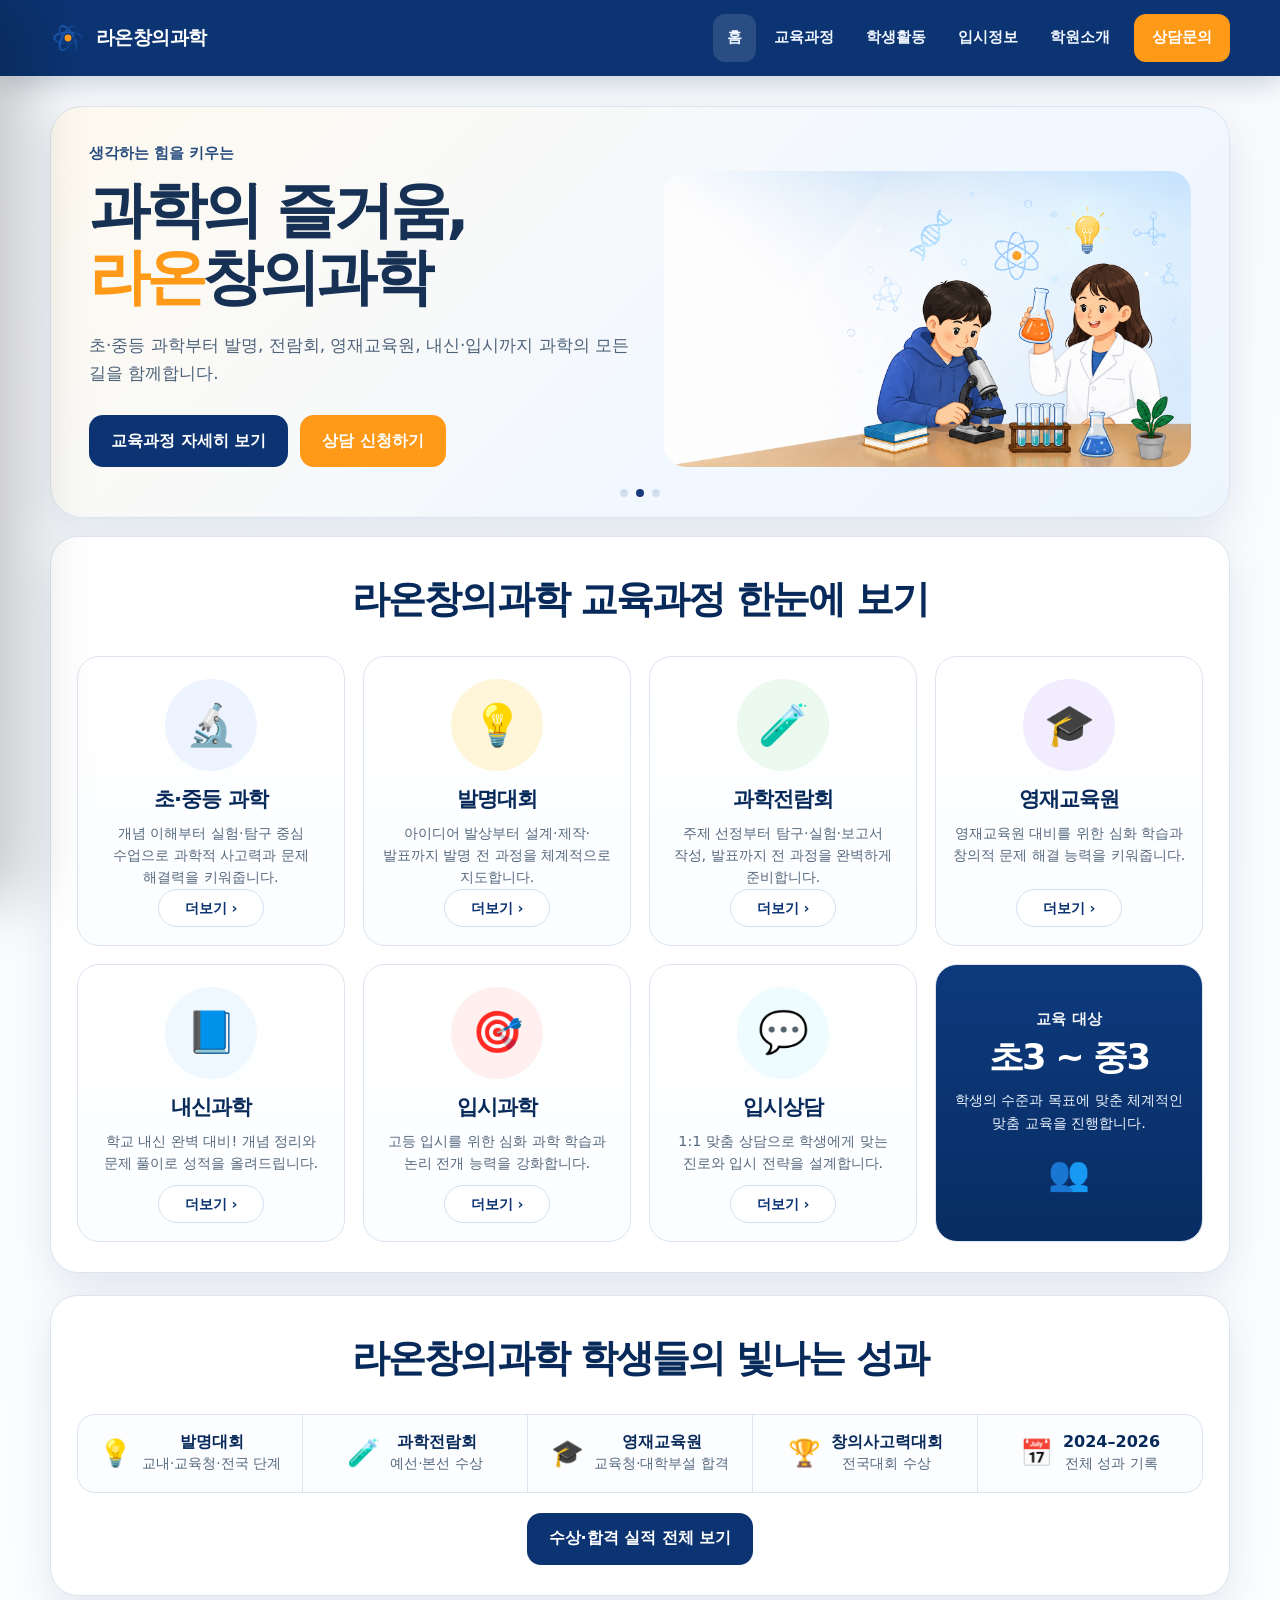
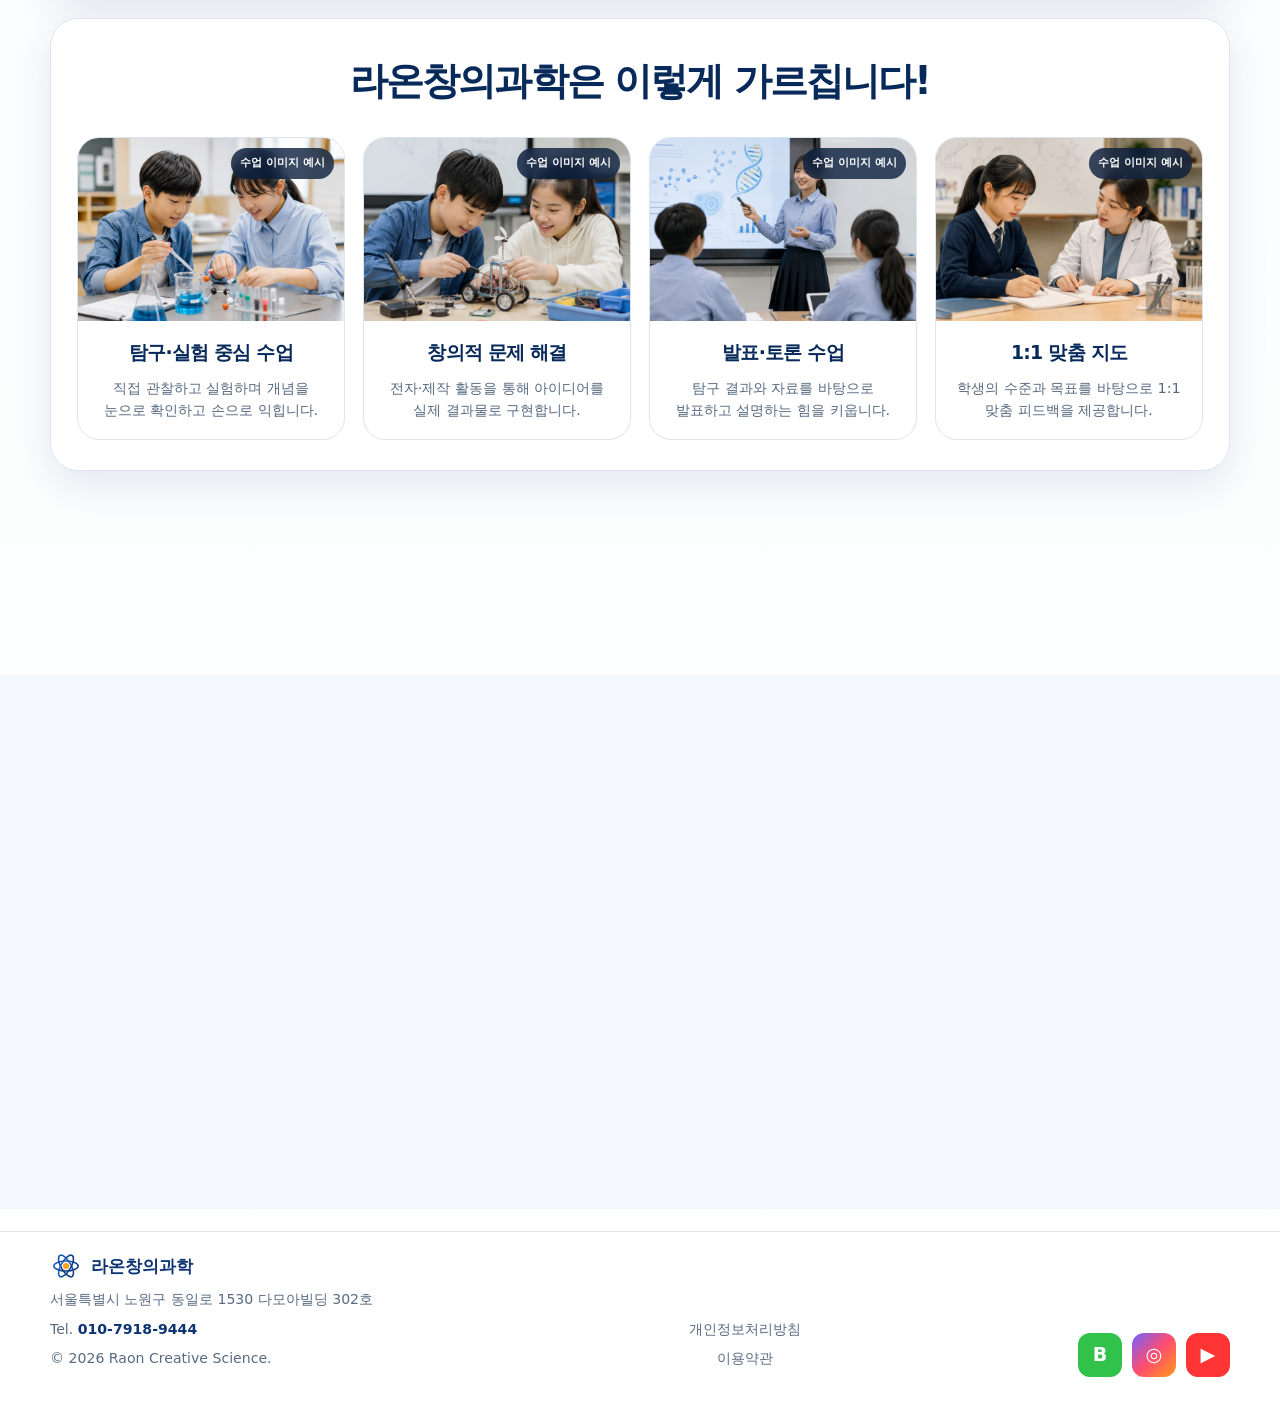
==== commit ce8a2d06: "Update RAON science academy site to v13" ====
--- a/academy/index.html
+++ b/academy/index.html
@@ -131,18 +131,19 @@
         </div>
       </div>
 
-      <div class="panel reveal">
-        <h2 class="panel-title">라온창의과학 학생들의 성장 이야기</h2>
-        <div class="stat-row">
-          <div class="stat-item"><div class="stat-emoji">🏆</div><div class="stat-text"><strong>전국 발명대회</strong><span>다수 수상</span></div></div>
-          <div class="stat-item"><div class="stat-emoji">🥇</div><div class="stat-text"><strong>과학전람회</strong><span>입상 다수</span></div></div>
-          <div class="stat-item"><div class="stat-emoji">🎓</div><div class="stat-text"><strong>영재교육원</strong><span>합격 다수</span></div></div>
-          <div class="stat-item"><div class="stat-emoji">📈</div><div class="stat-text"><strong>내신 1등급</strong><span>배출</span></div></div>
-          <div class="stat-item"><div class="stat-emoji">👤</div><div class="stat-text"><strong>자사고·과학고</strong><span>합격</span></div></div>
-        </div>
-      </div>
-
-      <div class="panel reveal">
+      
+<div class="panel reveal">
+  <h2 class="panel-title">라온창의과학 학생들의 빛나는 성과</h2>
+  <div class="stat-row">
+    <div class="stat-item"><div class="stat-emoji">💡</div><div class="stat-text"><strong>발명대회</strong><span>교내·교육청·전국 단계</span></div></div>
+    <div class="stat-item"><div class="stat-emoji">🧪</div><div class="stat-text"><strong>과학전람회</strong><span>예선·본선 수상</span></div></div>
+    <div class="stat-item"><div class="stat-emoji">🎓</div><div class="stat-text"><strong>영재교육원</strong><span>교육청·대학부설 합격</span></div></div>
+    <div class="stat-item"><div class="stat-emoji">🏆</div><div class="stat-text"><strong>창의사고력대회</strong><span>전국대회 수상</span></div></div>
+    <div class="stat-item"><div class="stat-emoji">📅</div><div class="stat-text"><strong>2024–2026</strong><span>전체 성과 기록</span></div></div>
+  </div>
+  <div class="home-achievement-link"><a class="btn btn-primary" href="achievements.html">수상·합격 실적 전체 보기</a></div>
+</div>
+<div class="panel reveal">
         <h2 class="panel-title">라온창의과학은 이렇게 가르칩니다!</h2>
         <div class="teach-grid">
           <article class="teach-card">
--- a/academy/assets/style.css
+++ b/academy/assets/style.css
@@ -840,3 +840,1098 @@
   .location-actions .btn{width:100%}
   .map-wrap,.map-wrap iframe{min-height:310px}
 }
+
+
+/* ===== v9 static full achievement list ===== */
+.honors-hero{
+  padding:28px 0 18px;
+}
+.honors-hero-card{
+  position:relative;
+  overflow:hidden;
+  border:1px solid #c89a3d;
+  border-radius:30px;
+  background:
+    radial-gradient(circle at 83% 16%,rgba(255,211,101,.18),transparent 23%),
+    linear-gradient(135deg,#061936 0%,#0b326f 56%,#071b3b 100%);
+  box-shadow:0 22px 58px rgba(3,23,53,.24);
+  color:#fff;
+}
+.honors-hero-card::before{
+  content:"";
+  position:absolute;
+  inset:18px;
+  pointer-events:none;
+  border:1px solid rgba(235,195,99,.28);
+  border-radius:21px;
+}
+.honors-hero-inner{
+  position:relative;
+  z-index:1;
+  display:grid;
+  grid-template-columns:1fr .52fr;
+  align-items:center;
+  gap:32px;
+  min-height:400px;
+  padding:48px 46px;
+}
+.honors-copy .section-kicker{
+  color:#f2cc76;
+  letter-spacing:.14em;
+}
+.honors-copy h1{
+  margin:0;
+  color:#fff;
+  font-size:clamp(2.8rem,5vw,4.8rem);
+  line-height:1.1;
+  letter-spacing:-.07em;
+}
+.honors-copy h1 em{
+  color:#f2cb70;
+  font-style:normal;
+}
+.honors-copy p{
+  max-width:700px;
+  margin:20px 0 0;
+  color:rgba(255,255,255,.78);
+  font-size:1.04rem;
+}
+.honors-symbol{
+  display:grid;
+  place-items:center;
+}
+.honors-medal{
+  width:220px;
+  height:220px;
+  display:grid;
+  place-items:center;
+  border:2px solid #e7c15e;
+  border-radius:50%;
+  box-shadow:
+    inset 0 0 0 11px rgba(239,199,99,.07),
+    0 0 50px rgba(232,190,80,.14);
+  text-align:center;
+}
+.honors-medal .crown{
+  display:block;
+  color:#f2ca6a;
+  font-size:4.6rem;
+  line-height:1;
+}
+.honors-medal strong{
+  display:block;
+  margin-top:8px;
+  color:#fff;
+  letter-spacing:.08em;
+}
+.honors-medal small{
+  display:block;
+  margin-top:5px;
+  color:#eac66e;
+  letter-spacing:.16em;
+}
+
+.honors-summary{
+  display:grid;
+  grid-template-columns:repeat(5,1fr);
+  gap:14px;
+  margin-top:18px;
+}
+.honors-summary-item{
+  padding:17px 12px;
+  border:1px solid #d8e2ee;
+  border-radius:18px;
+  background:#fff;
+  text-align:center;
+  box-shadow:0 9px 24px rgba(13,52,113,.06);
+}
+.honors-summary-item span{
+  display:grid;
+  place-items:center;
+  width:48px;
+  height:48px;
+  margin:0 auto;
+  border-radius:50%;
+  background:linear-gradient(145deg,#fff7dc,#f0d17e);
+  font-size:1.4rem;
+}
+.honors-summary-item strong{
+  display:block;
+  margin-top:8px;
+  color:#082a5a;
+}
+.honors-summary-item small{
+  display:block;
+  margin-top:3px;
+  color:#6b7c91;
+  font-size:.78rem;
+}
+
+.honors-list-section{
+  padding:0 0 22px;
+}
+.honors-list-panel{
+  padding:32px 28px 38px;
+  border:1px solid #d8e2ee;
+  border-radius:28px;
+  background:#fff;
+  box-shadow:0 16px 42px rgba(12,52,114,.09);
+}
+.honors-intro{
+  max-width:850px;
+  margin:0 auto 30px;
+  text-align:center;
+}
+.honors-intro h2{
+  margin:0;
+  color:#082a5a;
+  font-size:clamp(1.9rem,3.3vw,2.8rem);
+  letter-spacing:-.05em;
+}
+.honors-intro p{
+  margin:12px 0 0;
+  color:#65768b;
+}
+.honors-year{
+  margin-top:42px;
+}
+.honors-year:first-of-type{
+  margin-top:0;
+}
+.honors-year-title{
+  display:flex;
+  align-items:center;
+  gap:15px;
+  margin-bottom:21px;
+}
+.honors-year-title::before,
+.honors-year-title::after{
+  content:"";
+  flex:1;
+  height:1px;
+  background:linear-gradient(90deg,transparent,#c29a49,transparent);
+}
+.honors-year-title span{
+  min-width:118px;
+  padding:9px 20px;
+  border:1px solid #bb8d35;
+  border-radius:999px;
+  background:linear-gradient(145deg,#fff7db,#e5bf5f);
+  color:#082a5a;
+  text-align:center;
+  font-size:1.35rem;
+  font-weight:950;
+  box-shadow:0 7px 18px rgba(132,91,17,.14);
+}
+.honors-records{
+  display:grid;
+  gap:18px;
+}
+.honors-record{
+  position:relative;
+  overflow:hidden;
+  border:1px solid #c79d4a;
+  border-radius:22px;
+  background:
+    linear-gradient(135deg,rgba(245,218,150,.15),transparent 28%),
+    #fffdfa;
+  box-shadow:0 10px 27px rgba(12,52,114,.07);
+}
+.honors-record::before{
+  content:"";
+  position:absolute;
+  inset:8px;
+  pointer-events:none;
+  border:1px solid rgba(190,145,54,.38);
+  border-radius:16px;
+}
+.honors-record::after{
+  content:"";
+  position:absolute;
+  top:0;
+  right:0;
+  width:78px;
+  height:78px;
+  background:linear-gradient(135deg,transparent 48%,rgba(221,180,87,.48) 49%,#f5d483 67%,#c79330 100%);
+}
+.honors-record-inner{
+  position:relative;
+  z-index:1;
+  padding:24px 26px 25px;
+}
+.honors-record-header{
+  display:flex;
+  align-items:center;
+  justify-content:space-between;
+  gap:14px;
+  padding-right:45px;
+}
+.honors-category{
+  display:inline-flex;
+  align-items:center;
+  gap:7px;
+  padding:6px 11px;
+  border-radius:999px;
+  background:#0a3069;
+  color:#fff;
+  font-size:.78rem;
+  font-weight:900;
+}
+.honors-record h3{
+  margin:20px 0 0;
+  color:#082a5a;
+  font-size:1.3rem;
+  line-height:1.38;
+  letter-spacing:-.035em;
+}
+.honors-group{
+  margin-top:18px;
+  padding:16px 18px;
+  border:1px solid #e7d5ad;
+  border-radius:16px;
+  background:rgba(255,255,255,.75);
+}
+.honors-group-title{
+  display:flex;
+  align-items:center;
+  gap:10px;
+  margin:0;
+  color:#a26600;
+  font-size:1.08rem;
+  font-weight:950;
+}
+.honors-group-title::before{
+  content:"★";
+  color:#c7993e;
+  font-size:.85rem;
+}
+.honors-people{
+  display:grid;
+  gap:7px;
+  margin:12px 0 0;
+  padding:0;
+  list-style:none;
+}
+.honors-people li{
+  display:flex;
+  align-items:flex-start;
+  gap:9px;
+  color:#334b65;
+  font-size:.94rem;
+  line-height:1.55;
+}
+.honors-people li::before{
+  content:"◆";
+  margin-top:.16em;
+  color:#c29436;
+  font-size:.65rem;
+}
+.honors-privacy{
+  margin:28px 0 0;
+  padding:15px 17px;
+  border-radius:16px;
+  background:#fff7e7;
+  color:#74551e;
+  font-size:.84rem;
+}
+.home-achievement-link{
+  display:flex;
+  justify-content:center;
+  margin-top:20px;
+}
+
+@media(max-width:1040px){
+  .honors-summary{grid-template-columns:repeat(3,1fr)}
+}
+@media(max-width:820px){
+  .honors-hero-inner{grid-template-columns:1fr;padding:38px 28px}
+  .honors-symbol{display:none}
+}
+@media(max-width:720px){
+  .honors-hero{padding-top:14px}
+  .honors-hero-card,
+  .honors-list-panel{border-radius:24px}
+  .honors-hero-inner{padding:28px 18px}
+  .honors-copy h1{font-size:2.45rem}
+  .honors-summary{grid-template-columns:1fr 1fr}
+  .honors-list-panel{padding:23px 14px 28px}
+  .honors-year{margin-top:34px}
+  .honors-record-inner{padding:22px 17px}
+  .honors-record-header{padding-right:36px}
+  .honors-record h3{font-size:1.12rem}
+  .honors-group{padding:14px}
+}
+
+
+/* ===== v10 achievement redesign ===== */
+body:has(.honors-hero){
+  background:linear-gradient(180deg,#f7f3ea 0%, #fdfcf9 100%);
+}
+.honors-hero{
+  padding:30px 0 18px;
+}
+.honors-hero-card{
+  position:relative;
+  overflow:hidden;
+  border-radius:34px;
+  background:
+    radial-gradient(circle at 15% 10%, rgba(255,221,130,.18), transparent 23%),
+    radial-gradient(circle at 88% 22%, rgba(255,221,130,.14), transparent 20%),
+    linear-gradient(135deg,#04142e 0%,#0a2b61 48%,#071733 100%);
+  border:1px solid #c79a41;
+  box-shadow:0 24px 70px rgba(7,24,51,.26);
+  color:#fff;
+}
+.honors-hero-card::before{
+  content:"";
+  position:absolute;
+  inset:18px;
+  border:1px solid rgba(236,201,111,.32);
+  border-radius:24px;
+  pointer-events:none;
+}
+.honors-hero-inner{
+  position:relative;
+  z-index:1;
+  display:grid;
+  grid-template-columns:1fr 320px;
+  align-items:center;
+  gap:28px;
+  min-height:410px;
+  padding:52px 54px;
+}
+.honors-copy{
+  text-align:center;
+}
+.honors-copy .section-kicker{
+  color:#efcb77;
+  letter-spacing:.2em;
+  justify-content:center;
+}
+.honors-copy h1{
+  margin:0;
+  color:#fff;
+  font-size:clamp(3rem,5.3vw,5rem);
+  line-height:1.06;
+  letter-spacing:-.07em;
+}
+.honors-copy h1 em{
+  font-style:normal;
+  color:#f4cf76;
+}
+.honors-copy p{
+  max-width:760px;
+  margin:18px auto 0;
+  color:rgba(255,255,255,.82);
+  font-size:1.08rem;
+  line-height:1.7;
+}
+.honors-symbol{
+  display:grid;
+  place-items:center;
+}
+.honors-medal{
+  width:250px;
+  height:250px;
+  display:grid;
+  place-items:center;
+  border-radius:50%;
+  background:radial-gradient(circle at 30% 30%, rgba(255,255,255,.08), rgba(255,255,255,0) 50%);
+  border:2px solid #ebc56a;
+  box-shadow:inset 0 0 0 12px rgba(235,197,106,.07),0 0 55px rgba(235,197,106,.14);
+  text-align:center;
+}
+.honors-medal .crown{
+  display:block;
+  color:#f1cc73;
+  font-size:5rem;
+  line-height:1;
+}
+.honors-medal strong{
+  display:block;
+  margin-top:12px;
+  color:#fff;
+  font-size:1.3rem;
+  letter-spacing:.08em;
+}
+.honors-medal small{
+  display:block;
+  margin-top:6px;
+  color:#edca72;
+  letter-spacing:.18em;
+}
+.honors-summary{
+  display:grid;
+  grid-template-columns:repeat(5,1fr);
+  gap:16px;
+  margin-top:20px;
+}
+.honors-summary-item{
+  padding:18px 14px;
+  border:1px solid #dfd7c8;
+  border-radius:22px;
+  background:linear-gradient(180deg,#ffffff 0%,#fcf8ef 100%);
+  text-align:center;
+  box-shadow:0 12px 28px rgba(12,52,114,.06);
+}
+.honors-summary-item span{
+  display:grid;
+  place-items:center;
+  width:52px;
+  height:52px;
+  margin:0 auto;
+  border-radius:50%;
+  background:linear-gradient(145deg,#fff4d3,#ebc86c);
+  font-size:1.5rem;
+}
+.honors-summary-item strong{
+  display:block;
+  margin-top:10px;
+  color:#07295b;
+  font-size:1.02rem;
+}
+.honors-summary-item small{
+  display:block;
+  margin-top:4px;
+  color:#6f7d91;
+  font-size:.8rem;
+}
+.honors-list-section{
+  padding:0 0 24px;
+}
+.honors-list-panel{
+  padding:36px 30px 42px;
+  border-radius:30px;
+  border:1px solid #e1d7c7;
+  background:linear-gradient(180deg,#fffdf9 0%,#fffaf0 100%);
+  box-shadow:0 20px 48px rgba(12,52,114,.08);
+}
+.honors-intro{
+  max-width:900px;
+  margin:0 auto 34px;
+  text-align:center;
+}
+.honors-intro h2{
+  margin:0;
+  color:#07295b;
+  font-size:clamp(2rem,3.5vw,3rem);
+  letter-spacing:-.05em;
+}
+.honors-intro p{
+  margin:12px 0 0;
+  color:#65758b;
+  font-size:1rem;
+  line-height:1.7;
+}
+.honors-year{
+  margin-top:48px;
+}
+.honors-year:first-of-type{
+  margin-top:0;
+}
+.honors-year-title{
+  display:flex;
+  align-items:center;
+  gap:16px;
+  margin-bottom:22px;
+}
+.honors-year-title::before,
+.honors-year-title::after{
+  content:"";
+  flex:1;
+  height:1px;
+  background:linear-gradient(90deg,transparent,#c49b49,transparent);
+}
+.honors-year-title span{
+  min-width:130px;
+  padding:11px 22px;
+  border:1px solid #bc8f38;
+  border-radius:999px;
+  background:linear-gradient(145deg,#fff7dc,#e4bf5f);
+  color:#082a5a;
+  text-align:center;
+  font-size:1.45rem;
+  font-weight:950;
+  box-shadow:0 8px 18px rgba(132,91,17,.14);
+}
+.honors-records{
+  display:grid;
+  gap:24px;
+}
+.honors-record{
+  position:relative;
+  overflow:hidden;
+  border-radius:28px;
+  border:1px solid #c9a056;
+  background:
+    linear-gradient(180deg,rgba(255,255,255,.95) 0%, rgba(255,249,235,.95) 100%);
+  box-shadow:0 15px 36px rgba(12,52,114,.08);
+}
+.honors-record::before{
+  content:"";
+  position:absolute;
+  inset:12px;
+  border:1px solid rgba(196,151,66,.4);
+  border-radius:20px;
+  pointer-events:none;
+}
+.honors-record::after{
+  content:"";
+  position:absolute;
+  top:0;
+  right:0;
+  width:92px;
+  height:92px;
+  background:linear-gradient(135deg,transparent 50%, rgba(241,208,123,.72) 51%, #e1bc64 76%, #bf8e2e 100%);
+}
+.honors-record-inner{
+  position:relative;
+  z-index:1;
+  padding:28px 28px 30px;
+}
+.honors-record-header{
+  display:flex;
+  justify-content:center;
+}
+.honors-category{
+  display:inline-flex;
+  align-items:center;
+  gap:8px;
+  padding:8px 16px;
+  border-radius:999px;
+  background:#0a3779;
+  color:#fff;
+  font-size:.87rem;
+  font-weight:900;
+  box-shadow:0 8px 18px rgba(10,55,121,.18);
+}
+.honors-record h3{
+  margin:20px 0 0;
+  color:#082a5a;
+  text-align:center;
+  font-size:clamp(1.6rem,2.2vw,2.2rem);
+  line-height:1.35;
+  letter-spacing:-.045em;
+}
+.honors-record-sep{
+  display:flex;
+  justify-content:center;
+  align-items:center;
+  gap:10px;
+  margin:16px 0 0;
+  color:#c2953b;
+}
+.honors-record-sep::before,
+.honors-record-sep::after{
+  content:"";
+  width:56px;
+  height:1px;
+  background:#d8ba7b;
+}
+.honors-groups{
+  display:grid;
+  gap:16px;
+  margin-top:18px;
+}
+.honors-group{
+  padding:20px 18px;
+  border:1px solid #dfc690;
+  border-radius:20px;
+  background:rgba(255,255,255,.82);
+  text-align:center;
+}
+.honors-group-title{
+  margin:0;
+  color:#bd7d05;
+  font-size:1.45rem;
+  font-weight:950;
+  letter-spacing:-.02em;
+}
+.honors-group-title::before{
+  content:"★";
+  margin-right:8px;
+  color:#cb9a3e;
+  font-size:.9rem;
+  vertical-align:middle;
+}
+.honors-people{
+  display:grid;
+  gap:8px;
+  margin:14px 0 0;
+  padding:0;
+  list-style:none;
+}
+.honors-people li{
+  color:#334b65;
+  font-size:1.18rem;
+  line-height:1.6;
+  font-weight:600;
+}
+.honors-people li::before{
+  content:"◆";
+  margin-right:10px;
+  color:#c29436;
+  font-size:.72rem;
+  vertical-align:middle;
+}
+.honors-record[data-kind="school"] .honors-category{
+  background:#6a7e95;
+}
+.honors-record[data-kind="gifted"] .honors-category{
+  background:#0d7d6f;
+}
+.honors-record[data-kind="fair"] .honors-category{
+  background:#136d8b;
+}
+.honors-record[data-kind="creative"] .honors-category{
+  background:#7a499a;
+}
+.honors-privacy{
+  margin:30px 0 0;
+  padding:17px 19px;
+  border-radius:18px;
+  background:#fff5df;
+  color:#74551e;
+  text-align:center;
+  font-size:.9rem;
+  line-height:1.7;
+}
+@media(max-width:1080px){
+  .honors-summary{grid-template-columns:repeat(3,1fr)}
+  .honors-hero-inner{grid-template-columns:1fr 280px;padding:42px 36px}
+}
+@media(max-width:860px){
+  .honors-hero-inner{grid-template-columns:1fr}
+  .honors-symbol{display:none}
+}
+@media(max-width:720px){
+  .honors-hero{padding-top:14px}
+  .honors-hero-card,
+  .honors-list-panel{border-radius:24px}
+  .honors-hero-inner{padding:28px 18px;min-height:auto}
+  .honors-copy h1{font-size:2.5rem}
+  .honors-copy p{font-size:.98rem}
+  .honors-summary{grid-template-columns:1fr 1fr}
+  .honors-list-panel{padding:24px 14px 30px}
+  .honors-year{margin-top:36px}
+  .honors-record-inner{padding:22px 16px 24px}
+  .honors-record h3{font-size:1.32rem}
+  .honors-group{padding:16px 12px}
+  .honors-group-title{font-size:1.14rem}
+  .honors-people li{font-size:1rem}
+}
+
+
+/* ===== v11 premium winner nameplates ===== */
+.honors-group{
+  position:relative;
+  overflow:hidden;
+  padding:28px 24px 26px;
+  border-width:1px;
+  border-style:solid;
+  border-color:#dbc28b;
+  background:
+    radial-gradient(circle at 50% 0%,rgba(255,245,210,.75),transparent 42%),
+    linear-gradient(180deg,#ffffff 0%,#fffaf0 100%);
+  box-shadow:
+    inset 0 0 0 5px rgba(255,255,255,.82),
+    0 10px 24px rgba(42,57,81,.06);
+  text-align:center;
+}
+.honors-group::before,
+.honors-group::after{
+  content:"";
+  position:absolute;
+  top:18px;
+  width:64px;
+  height:1px;
+  background:linear-gradient(90deg,transparent,#c99a3b);
+}
+.honors-group::before{left:18px}
+.honors-group::after{
+  right:18px;
+  transform:scaleX(-1);
+}
+.honors-group-title{
+  position:relative;
+  display:inline-flex;
+  align-items:center;
+  justify-content:center;
+  min-width:220px;
+  margin:0 auto;
+  padding:12px 30px 13px;
+  border-radius:999px;
+  color:#6e4800;
+  background:linear-gradient(180deg,#fff4c7,#e9c45f);
+  border:1px solid #bd8c2e;
+  box-shadow:
+    inset 0 1px 0 rgba(255,255,255,.8),
+    0 8px 18px rgba(137,91,9,.14);
+  font-size:1.55rem;
+  line-height:1.2;
+  font-weight:950;
+  letter-spacing:-.025em;
+}
+.honors-group-title::before{
+  content:"";
+  width:34px;
+  height:34px;
+  margin-right:11px;
+  border-radius:50%;
+  background:
+    radial-gradient(circle at 35% 30%,#fff6c8 0 15%,transparent 16%),
+    linear-gradient(145deg,#f8dc7e,#ba7c13);
+  box-shadow:inset 0 0 0 3px rgba(255,255,255,.3);
+}
+.honors-group-title::after{
+  content:"AWARD";
+  position:absolute;
+  left:50%;
+  bottom:-21px;
+  transform:translateX(-50%);
+  color:#aa7a25;
+  font-size:.65rem;
+  font-weight:900;
+  letter-spacing:.22em;
+}
+.honors-people{
+  display:grid;
+  grid-template-columns:repeat(auto-fit,minmax(210px,1fr));
+  gap:15px;
+  margin:38px auto 0;
+  padding:0;
+  list-style:none;
+}
+.honors-people li::before{
+  display:none;
+}
+.winner-item{
+  position:relative;
+  min-height:132px;
+  display:flex;
+  flex-direction:column;
+  align-items:center;
+  justify-content:center;
+  gap:5px;
+  padding:23px 28px 20px;
+  border:1px solid #dfc891;
+  border-radius:18px;
+  background:
+    linear-gradient(135deg,rgba(255,247,221,.72),transparent 48%),
+    #fff;
+  box-shadow:
+    inset 0 0 0 4px rgba(255,252,244,.95),
+    0 8px 18px rgba(47,62,85,.06);
+  text-align:center;
+}
+.winner-item::before{
+  content:"";
+  position:absolute;
+  left:50%;
+  top:13px;
+  width:36px;
+  height:3px;
+  transform:translateX(-50%);
+  border-radius:999px;
+  background:linear-gradient(90deg,transparent,#c7993e,transparent);
+}
+.winner-affiliation{
+  display:block;
+  margin-top:7px;
+  color:#6b7889;
+  font-size:.92rem;
+  line-height:1.35;
+  font-weight:750;
+  letter-spacing:-.02em;
+}
+.winner-name{
+  display:block;
+  color:#082a5a;
+  font-size:1.72rem;
+  line-height:1.25;
+  font-weight:950;
+  letter-spacing:.03em;
+  text-shadow:0 1px 0 #fff;
+}
+.winner-laurel{
+  position:absolute;
+  left:13px;
+  bottom:13px;
+  color:#c89b43;
+  font-size:1.25rem;
+  transform:rotate(-25deg);
+  opacity:.78;
+}
+.winner-laurel-right{
+  left:auto;
+  right:13px;
+  transform:rotate(205deg);
+}
+
+/* Rank-specific medal treatments */
+.honors-group.rank-gold{
+  border-color:#c68c1c;
+  background:
+    radial-gradient(circle at 50% 0%,rgba(255,223,125,.5),transparent 46%),
+    linear-gradient(180deg,#fffdf7,#fff6dc);
+}
+.honors-group.rank-gold .honors-group-title{
+  color:#5f3b00;
+  border-color:#af7711;
+  background:linear-gradient(180deg,#fff1a9,#dca72d);
+}
+.honors-group.rank-gold .winner-item{
+  border-color:#d2a344;
+}
+.honors-group.rank-gold .winner-name{
+  color:#7b4d00;
+}
+
+.honors-group.rank-silver{
+  border-color:#aeb8c7;
+  background:
+    radial-gradient(circle at 50% 0%,rgba(232,239,247,.9),transparent 46%),
+    linear-gradient(180deg,#fff,#f4f7fb);
+}
+.honors-group.rank-silver .honors-group-title{
+  color:#36485f;
+  border-color:#9aa7b8;
+  background:linear-gradient(180deg,#f9fbfd,#bfc9d6);
+}
+.honors-group.rank-silver .winner-item{
+  border-color:#bdc7d3;
+}
+.honors-group.rank-silver .winner-name{
+  color:#203a5c;
+}
+.honors-group.rank-silver .winner-laurel{
+  color:#929eae;
+}
+
+.honors-group.rank-bronze{
+  border-color:#b87948;
+  background:
+    radial-gradient(circle at 50% 0%,rgba(232,188,151,.42),transparent 46%),
+    linear-gradient(180deg,#fffdfb,#f9eee6);
+}
+.honors-group.rank-bronze .honors-group-title{
+  color:#5b321b;
+  border-color:#a66437;
+  background:linear-gradient(180deg,#e8b88d,#b66e3c);
+}
+.honors-group.rank-bronze .winner-item{
+  border-color:#c89978;
+}
+.honors-group.rank-bronze .winner-name{
+  color:#66351c;
+}
+.honors-group.rank-bronze .winner-laurel{
+  color:#aa6d43;
+}
+
+.honors-group.rank-admission{
+  border-color:#60a9a0;
+  background:
+    radial-gradient(circle at 50% 0%,rgba(205,242,236,.65),transparent 46%),
+    linear-gradient(180deg,#ffffff,#edf9f7);
+}
+.honors-group.rank-admission .honors-group-title{
+  color:#fff;
+  border-color:#18786e;
+  background:linear-gradient(180deg,#2d9a8c,#137267);
+}
+.honors-group.rank-admission .winner-item{
+  border-color:#9acdc6;
+}
+.honors-group.rank-admission .winner-name{
+  color:#0b5d56;
+}
+.honors-group.rank-admission .winner-laurel{
+  color:#34988c;
+}
+
+.honors-group.rank-finalist{
+  border-color:#4f78b4;
+  background:
+    radial-gradient(circle at 50% 0%,rgba(214,229,250,.72),transparent 46%),
+    linear-gradient(180deg,#fff,#edf4fe);
+}
+.honors-group.rank-finalist .honors-group-title{
+  color:#fff;
+  border-color:#174d91;
+  background:linear-gradient(180deg,#3274c7,#164b8f);
+}
+.honors-group.rank-finalist .winner-item{
+  border-color:#9db9dc;
+}
+
+.honors-group.rank-school{
+  border-color:#c6cdd6;
+  background:#fafbfd;
+}
+.honors-group.rank-school .honors-group-title{
+  color:#fff;
+  border-color:#66788c;
+  background:linear-gradient(180deg,#8596a8,#637486);
+}
+.honors-group.rank-school .winner-item{
+  border-color:#d0d7df;
+}
+.honors-group.rank-school .winner-name{
+  color:#45596f;
+}
+
+@media(max-width:720px){
+  .honors-group{
+    padding:23px 13px 20px;
+  }
+  .honors-group-title{
+    min-width:0;
+    width:calc(100% - 24px);
+    padding:11px 17px 12px;
+    font-size:1.25rem;
+  }
+  .honors-people{
+    grid-template-columns:1fr;
+    gap:12px;
+    margin-top:35px;
+  }
+  .winner-item{
+    min-height:116px;
+    padding:21px 24px 18px;
+  }
+  .winner-affiliation{
+    font-size:.88rem;
+  }
+  .winner-name{
+    font-size:1.55rem;
+  }
+}
+
+
+/* ===== v12 winner text centering refinement ===== */
+.honors-people{
+  justify-items:center;
+}
+.winner-item{
+  width:100%;
+  max-width:760px;
+  margin:0 auto;
+  align-items:center !important;
+  justify-content:center !important;
+  text-align:center !important;
+}
+.winner-affiliation,
+.winner-name{
+  display:block;
+  width:100%;
+  text-align:center !important;
+  margin-left:auto;
+  margin-right:auto;
+}
+.winner-affiliation{
+  margin-top:4px;
+  color:#738093;
+  font-size:1.08rem;
+  line-height:1.45;
+  font-weight:800;
+  letter-spacing:-.015em;
+}
+.winner-name{
+  margin-top:4px;
+  color:#0a2c5c;
+  font-size:1.62rem;
+  line-height:1.28;
+  font-weight:950;
+  letter-spacing:.01em;
+}
+@media(max-width:720px){
+  .winner-item{
+    max-width:none;
+  }
+  .winner-affiliation{
+    font-size:1rem;
+  }
+  .winner-name{
+    font-size:1.46rem;
+  }
+}
+
+
+/* ===== v13 spaced school and winner typography ===== */
+.winner-item{
+  min-height:170px;
+  padding:25px 30px 23px;
+  gap:5px;
+}
+.winner-meta{
+  display:block;
+  width:100%;
+  color:#8995a5;
+  font-size:.83rem;
+  line-height:1.3;
+  font-weight:800;
+  text-align:center;
+  letter-spacing:.08em;
+}
+.winner-school{
+  display:block;
+  width:100%;
+  margin-top:6px;
+  color:#52667e;
+  font-size:1.18rem;
+  line-height:1.45;
+  font-weight:900;
+  text-align:center;
+  letter-spacing:.08em;
+  word-spacing:.18em;
+}
+.winner-name{
+  display:block;
+  width:100%;
+  margin-top:10px;
+  color:#082a5a;
+  font-size:1.82rem;
+  line-height:1.28;
+  font-weight:950;
+  text-align:center;
+  letter-spacing:0;
+  white-space:nowrap;
+}
+.honors-group.rank-gold .winner-school,
+.honors-group.rank-gold .winner-name{
+  color:#744800;
+}
+.honors-group.rank-silver .winner-school,
+.honors-group.rank-silver .winner-name{
+  color:#2e4665;
+}
+.honors-group.rank-bronze .winner-school,
+.honors-group.rank-bronze .winner-name{
+  color:#67391f;
+}
+.honors-group.rank-admission .winner-school,
+.honors-group.rank-admission .winner-name{
+  color:#0c5f58;
+}
+.honors-group.rank-school .winner-school,
+.honors-group.rank-school .winner-name{
+  color:#485c72;
+}
+@media(max-width:720px){
+  .winner-item{
+    min-height:150px;
+    padding:22px 18px 20px;
+  }
+  .winner-meta{
+    font-size:.78rem;
+  }
+  .winner-school{
+    font-size:1.02rem;
+    letter-spacing:.04em;
+    word-spacing:.08em;
+  }
+  .winner-name{
+    font-size:1.62rem;
+  }
+}
